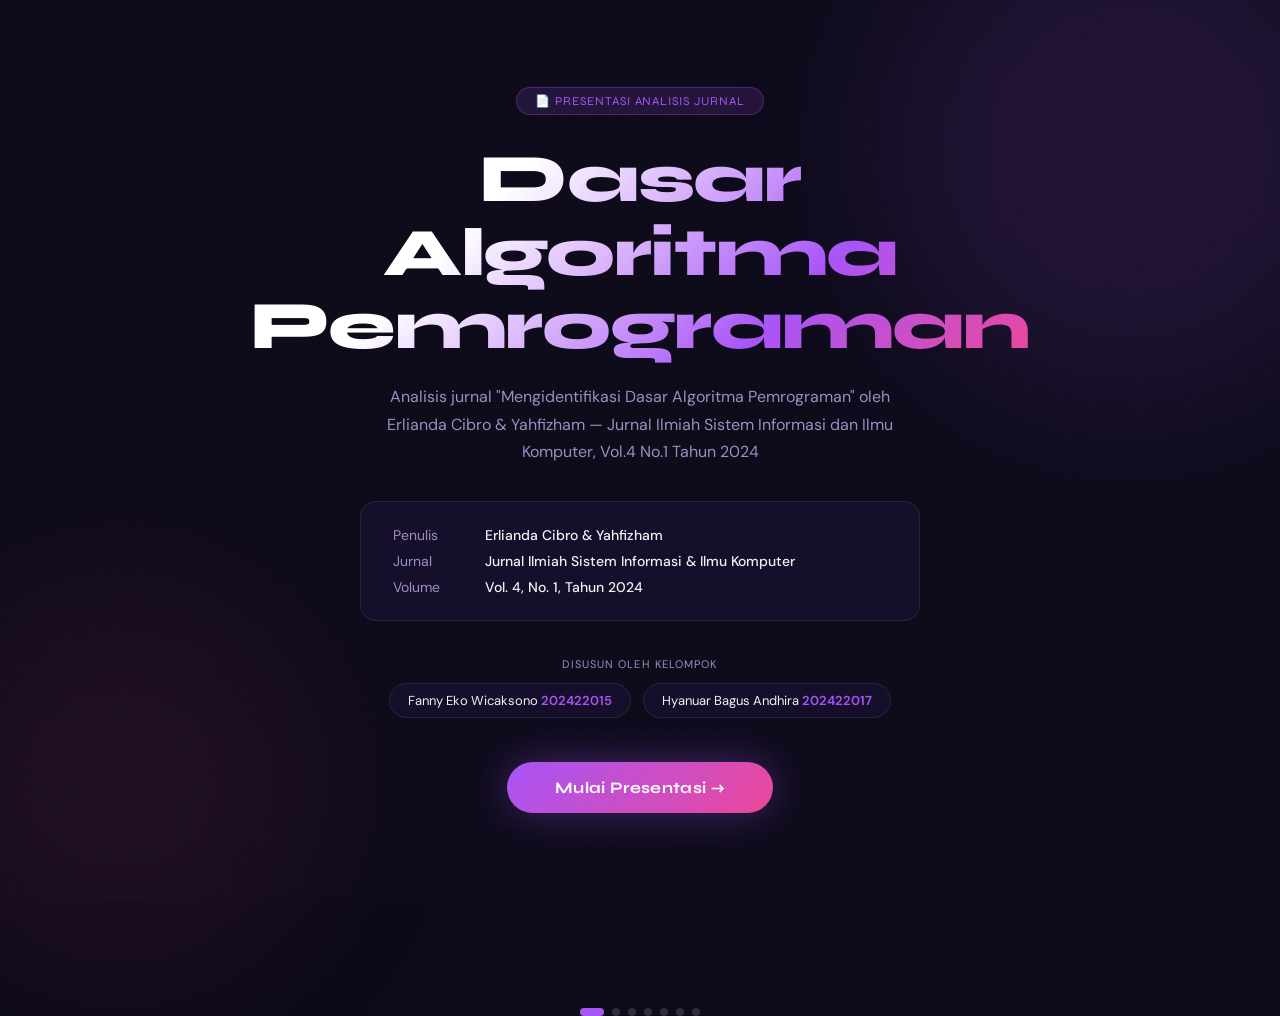
==== index.html @ f6ce74b6 "Rename kuis-algoritma.html to index.html" ====
<!DOCTYPE html>
<html lang="id">
<head>
<meta charset="UTF-8"/>
<meta name="viewport" content="width=device-width, initial-scale=1.0"/>
<title>Kuis Analisis Jurnal — Algoritma Pemrograman</title>
<link href="https://fonts.googleapis.com/css2?family=Syne:wght@400;600;700;800&family=DM+Sans:ital,wght@0,300;0,400;0,500;1,300&display=swap" rel="stylesheet"/>
<style>
  :root {
    --bg: #0d0a1a;
    --surface: #160f2b;
    --card: #1e1535;
    --border: rgba(255,255,255,0.08);
    --purple: #a855f7;
    --pink: #ec4899;
    --teal: #2dd4bf;
    --yellow: #fbbf24;
    --green: #4ade80;
    --red: #f87171;
    --text: #f1f0f5;
    --muted: #9b8fc0;
    --accent-glow: rgba(168,85,247,0.25);
  }
  * { margin:0; padding:0; box-sizing:border-box; }
  html { scroll-behavior: smooth; }
  body { background: var(--bg); color: var(--text); font-family: 'DM Sans', sans-serif; min-height: 100vh; overflow-x: hidden; }

  /* NOISE TEXTURE */
  body::before {
    content:''; position:fixed; inset:0; z-index:0; pointer-events:none;
    background-image: url("data:image/svg+xml,%3Csvg viewBox='0 0 200 200' xmlns='http://www.w3.org/2000/svg'%3E%3Cfilter id='n'%3E%3CfeTurbulence type='fractalNoise' baseFrequency='0.9' numOctaves='4' stitchTiles='stitch'/%3E%3C/filter%3E%3Crect width='100%25' height='100%25' filter='url(%23n)' opacity='0.04'/%3E%3C/svg%3E");
    opacity: 0.5;
  }

  /* GLOW BLOB */
  .blob { position:fixed; border-radius:50%; filter:blur(80px); pointer-events:none; z-index:0; }
  .blob-1 { width:500px; height:500px; background:rgba(168,85,247,0.12); top:-100px; right:-100px; }
  .blob-2 { width:400px; height:400px; background:rgba(236,72,153,0.08); bottom:-80px; left:-80px; }

  /* LAYOUT */
  .wrapper { position:relative; z-index:1; max-width:860px; margin:0 auto; padding:0 20px 60px; }

  /* HERO / COVER SLIDE */
  #slide-cover {
    min-height: 100vh; display:flex; flex-direction:column; justify-content:center; align-items:center; text-align:center; padding:60px 20px;
  }
  .badge {
    display:inline-flex; align-items:center; gap:8px;
    background: rgba(168,85,247,0.15); border:1px solid rgba(168,85,247,0.3);
    border-radius:99px; padding:6px 18px; font-size:12px; font-family:'Syne',sans-serif;
    color: var(--purple); letter-spacing:.08em; text-transform:uppercase; margin-bottom:28px;
    animation: fadeSlideUp .6s ease both;
  }
  h1.hero-title {
    font-family:'Syne',sans-serif; font-weight:800; font-size:clamp(36px,7vw,68px);
    line-height:1.08; letter-spacing:-.02em;
    background: linear-gradient(135deg, #fff 30%, #a855f7 70%, #ec4899 100%);
    -webkit-background-clip:text; -webkit-text-fill-color:transparent;
    animation: fadeSlideUp .7s .1s ease both;
  }
  .hero-sub {
    font-size:16px; color:var(--muted); max-width:520px; margin:20px auto 0; line-height:1.7;
    animation: fadeSlideUp .7s .2s ease both;
  }
  .journal-info {
    margin-top:36px; background:var(--surface); border:1px solid var(--border);
    border-radius:16px; padding:24px 32px; text-align:left; max-width:560px; width:100%;
    animation: fadeSlideUp .7s .3s ease both;
  }
  .journal-info .ji-row { display:flex; gap:12px; margin-bottom:8px; font-size:14px; }
  .journal-info .ji-label { color:var(--muted); min-width:80px; flex-shrink:0; }
  .journal-info .ji-val { color:var(--text); font-weight:500; }
  .team-block {
    margin-top:36px; animation: fadeSlideUp .7s .4s ease both;
  }
  .team-label { font-size:11px; letter-spacing:.1em; text-transform:uppercase; color:var(--muted); margin-bottom:12px; }
  .team-members { display:flex; gap:12px; flex-wrap:wrap; justify-content:center; }
  .member-chip {
    background:var(--surface); border:1px solid var(--border); border-radius:99px;
    padding:8px 18px; font-size:13px;
  }
  .member-chip span { color:var(--purple); font-weight:600; }
  .start-btn {
    margin-top:44px; background: linear-gradient(135deg, var(--purple), var(--pink));
    border:none; border-radius:99px; color:#fff; font-family:'Syne',sans-serif;
    font-size:16px; font-weight:700; padding:16px 48px; cursor:pointer;
    transition: transform .2s, box-shadow .2s; letter-spacing:.02em;
    animation: fadeSlideUp .7s .5s ease both;
    box-shadow: 0 0 40px rgba(168,85,247,0.35);
  }
  .start-btn:hover { transform:scale(1.04); box-shadow:0 0 60px rgba(168,85,247,0.5); }

  /* SECTIONS */
  .slide { display:none; padding: 60px 0 0; }
  .slide.active { display:block; animation: fadeSlideUp .5s ease both; }

  .section-tag {
    display:inline-block; font-size:11px; letter-spacing:.1em; text-transform:uppercase;
    color:var(--purple); font-family:'Syne',sans-serif; font-weight:600; margin-bottom:12px;
  }
  .section-title {
    font-family:'Syne',sans-serif; font-size:clamp(26px,5vw,42px); font-weight:800;
    line-height:1.15; margin-bottom:8px;
  }
  .section-desc { color:var(--muted); font-size:15px; line-height:1.7; max-width:600px; margin-bottom:40px; }

  /* INFO CARDS */
  .info-grid { display:grid; grid-template-columns:repeat(auto-fit,minmax(240px,1fr)); gap:16px; margin-bottom:32px; }
  .info-card {
    background:var(--card); border:1px solid var(--border); border-radius:16px; padding:24px;
    position:relative; overflow:hidden;
  }
  .info-card::before {
    content:''; position:absolute; top:0; left:0; right:0; height:2px;
    background: linear-gradient(90deg, var(--purple), var(--pink));
  }
  .info-card .ic-icon { font-size:28px; margin-bottom:12px; }
  .info-card .ic-title { font-family:'Syne',sans-serif; font-size:15px; font-weight:700; margin-bottom:8px; }
  .info-card .ic-text { font-size:14px; color:var(--muted); line-height:1.65; }

  /* COMPARE TABLE */
  .compare-wrap { overflow-x:auto; margin-bottom:32px; }
  table.compare {
    width:100%; border-collapse:collapse; font-size:14px;
  }
  table.compare th {
    background:var(--card); padding:14px 18px; text-align:left;
    font-family:'Syne',sans-serif; font-weight:700; font-size:13px; letter-spacing:.04em;
    border-bottom:1px solid var(--border);
  }
  table.compare th:first-child { border-radius:12px 0 0 0; }
  table.compare th:last-child { border-radius:0 12px 0 0; }
  table.compare td { padding:12px 18px; border-bottom:1px solid var(--border); color:var(--muted); }
  table.compare td:first-child { color:var(--text); font-weight:500; }
  table.compare tr:hover td { background:rgba(255,255,255,0.03); }

  /* QUIZ */
  .quiz-progress-wrap { display:flex; align-items:center; gap:16px; margin-bottom:32px; }
  .quiz-progress-bar { flex:1; height:4px; background:rgba(255,255,255,0.1); border-radius:99px; overflow:hidden; }
  .quiz-progress-fill { height:100%; background:linear-gradient(90deg,var(--purple),var(--pink)); border-radius:99px; transition:width .4s ease; }
  .quiz-count { font-size:13px; color:var(--muted); white-space:nowrap; font-family:'Syne',sans-serif; }

  .qcard {
    background:var(--card); border:1px solid var(--border); border-radius:20px; padding:32px;
    margin-bottom:20px;
  }
  .qnum { font-size:12px; letter-spacing:.1em; text-transform:uppercase; color:var(--purple); font-family:'Syne',sans-serif; font-weight:600; margin-bottom:14px; }
  .qtext { font-size:18px; font-weight:500; line-height:1.6; margin-bottom:28px; }
  .opts { display:flex; flex-direction:column; gap:10px; }
  .opt {
    display:flex; align-items:center; gap:14px; background:rgba(255,255,255,0.04);
    border:1.5px solid var(--border); border-radius:12px; padding:14px 18px;
    cursor:pointer; transition: all .2s; font-size:15px;
  }
  .opt:hover:not(.disabled) { background:rgba(168,85,247,0.1); border-color:rgba(168,85,247,0.4); }
  .opt.disabled { cursor:default; }
  .opt.correct { background:rgba(74,222,128,0.1); border-color:var(--green); color:#fff; }
  .opt.wrong { background:rgba(248,113,113,0.1); border-color:var(--red); }
  .opt.reveal { background:rgba(74,222,128,0.08); border-color:var(--green); }
  .opt-letter {
    width:32px; height:32px; border-radius:8px; background:rgba(255,255,255,0.08);
    display:flex; align-items:center; justify-content:center;
    font-family:'Syne',sans-serif; font-weight:700; font-size:13px; flex-shrink:0;
    transition: background .2s;
  }
  .opt.correct .opt-letter { background:var(--green); color:#000; }
  .opt.wrong .opt-letter { background:var(--red); color:#fff; }
  .opt.reveal .opt-letter { background:var(--green); color:#000; }

  /* EXPLANATION BOX */
  .explanation {
    display:none; margin-top:20px;
    background:var(--surface); border-radius:14px; padding:20px 24px;
    border-left:3px solid var(--purple);
    animation: fadeSlideUp .4s ease both;
  }
  .explanation.show { display:block; }
  .explanation.correct-exp { border-left-color: var(--green); }
  .explanation.wrong-exp { border-left-color: var(--red); }
  .exp-header { display:flex; align-items:center; gap:8px; font-family:'Syne',sans-serif; font-weight:700; font-size:14px; margin-bottom:8px; }
  .exp-header.c { color:var(--green); }
  .exp-header.w { color:var(--red); }
  .exp-text { font-size:14px; color:var(--muted); line-height:1.7; }

  .quiz-nav { display:flex; justify-content:flex-end; margin-top:20px; }
  .next-btn {
    background:linear-gradient(135deg,var(--purple),var(--pink)); border:none; border-radius:99px;
    color:#fff; font-family:'Syne',sans-serif; font-weight:700; font-size:14px;
    padding:12px 32px; cursor:pointer; transition: transform .2s, box-shadow .2s;
    display:none;
  }
  .next-btn:hover { transform:scale(1.04); box-shadow:0 0 30px rgba(168,85,247,0.4); }

  /* RESULT */
  #slide-result { text-align:center; padding:80px 20px; }
  .result-score { font-family:'Syne',sans-serif; font-size:90px; font-weight:800; line-height:1;
    background:linear-gradient(135deg,var(--purple),var(--pink)); -webkit-background-clip:text; -webkit-text-fill-color:transparent; }
  .result-label { font-size:16px; color:var(--muted); margin-top:8px; }
  .result-msg { font-size:20px; font-family:'Syne',sans-serif; font-weight:700; margin-top:24px; }
  .result-stars { font-size:48px; margin:16px 0; }
  .result-actions { display:flex; gap:14px; justify-content:center; flex-wrap:wrap; margin-top:40px; }
  .btn-outline {
    background:transparent; border:1.5px solid var(--border); border-radius:99px; color:var(--text);
    font-family:'Syne',sans-serif; font-size:14px; font-weight:600; padding:12px 28px; cursor:pointer; transition: border-color .2s, background .2s;
  }
  .btn-outline:hover { border-color:var(--purple); background:rgba(168,85,247,0.1); }
  .btn-primary {
    background:linear-gradient(135deg,var(--purple),var(--pink)); border:none; border-radius:99px;
    color:#fff; font-family:'Syne',sans-serif; font-size:14px; font-weight:700; padding:12px 32px; cursor:pointer;
    transition: transform .2s; box-shadow:0 0 30px rgba(168,85,247,0.3);
  }
  .btn-primary:hover { transform:scale(1.04); }

  /* NAV DOTS */
  .nav-dots { display:flex; gap:8px; justify-content:center; margin-top:48px; }
  .dot { width:8px; height:8px; border-radius:99px; background:rgba(255,255,255,0.15); cursor:pointer; transition: all .3s; }
  .dot.active { background:var(--purple); width:24px; }

  /* ANIMATIONS */
  @keyframes fadeSlideUp {
    from { opacity:0; transform:translateY(20px); }
    to { opacity:1; transform:translateY(0); }
  }

  /* PREV NEXT NAV */
  .slide-nav { display:flex; justify-content:space-between; align-items:center; margin-top:56px; padding-top:24px; border-top:1px solid var(--border); }
  .slide-nav-btn { background:transparent; border:1.5px solid var(--border); border-radius:99px; color:var(--muted); font-family:'Syne',sans-serif; font-size:13px; font-weight:600; padding:10px 22px; cursor:pointer; transition:all .2s; display:flex; align-items:center; gap:8px; }
  .slide-nav-btn:hover { border-color:var(--purple); color:var(--purple); }
  .slide-nav-btn:disabled { opacity:0.3; cursor:default; pointer-events:none; }

  /* SUMMARY STAT */
  .stat-row { display:flex; gap:16px; flex-wrap:wrap; margin-bottom:24px; }
  .stat-box { flex:1; min-width:140px; background:var(--card); border:1px solid var(--border); border-radius:14px; padding:20px; text-align:center; }
  .stat-num { font-family:'Syne',sans-serif; font-size:32px; font-weight:800; color:var(--purple); }
  .stat-lbl { font-size:12px; color:var(--muted); margin-top:4px; }

  @media(max-width:600px) {
    .qtext { font-size:16px; }
    .hero-sub { font-size:14px; }
    table.compare th, table.compare td { font-size:12px; padding:10px 12px; }
  }
</style>
</head>
<body>
<div class="blob blob-1"></div>
<div class="blob blob-2"></div>

<div class="wrapper">

  <!-- COVER -->
  <section id="slide-cover">
    <div class="badge">📄 Presentasi Analisis Jurnal</div>
    <h1 class="hero-title">Dasar Algoritma<br/>Pemrograman</h1>
    <p class="hero-sub">Analisis jurnal "Mengidentifikasi Dasar Algoritma Pemrograman" oleh Erlianda Cibro & Yahfizham — Jurnal Ilmiah Sistem Informasi dan Ilmu Komputer, Vol.4 No.1 Tahun 2024</p>
    <div class="journal-info">
      <div class="ji-row"><span class="ji-label">Penulis</span><span class="ji-val">Erlianda Cibro & Yahfizham</span></div>
      <div class="ji-row"><span class="ji-label">Jurnal</span><span class="ji-val">Jurnal Ilmiah Sistem Informasi & Ilmu Komputer</span></div>
      <div class="ji-row" style="margin-bottom:0"><span class="ji-label">Volume</span><span class="ji-val">Vol. 4, No. 1, Tahun 2024</span></div>
    </div>
    <div class="team-block">
      <div class="team-label">Disusun oleh Kelompok</div>
      <div class="team-members">
        <div class="member-chip">Fanny Eko Wicaksono <span>202422015</span></div>
        <div class="member-chip">Hyanuar Bagus Andhira <span>202422017</span></div>
      </div>
    </div>
    <button class="start-btn" onclick="goToSlide(1)">Mulai Presentasi →</button>
  </section>

  <!-- SLIDE 1: TUJUAN -->
  <section id="slide-1" class="slide">
    <div class="section-tag">01 — Tujuan Penelitian</div>
    <h2 class="section-title">Apa yang Ingin<br/>Dicapai Jurnal Ini?</h2>
    <p class="section-desc">Jurnal ini bukan sekadar teori — ini adalah panduan fundamental bagi siapa pun yang ingin memahami logika di balik pemrograman.</p>
    <div class="info-grid">
      <div class="info-card">
        <div class="ic-icon">🧠</div>
        <div class="ic-title">Konsep Dasar Algoritma</div>
        <div class="ic-text">Menjelaskan apa itu algoritma dan mengapa ia menjadi fondasi utama dalam dunia pemrograman komputer.</div>
      </div>
      <div class="info-card">
        <div class="ic-icon">📐</div>
        <div class="ic-title">Bentuk Penyajian</div>
        <div class="ic-text">Memperkenalkan tiga bentuk algoritma: deskriptif, pseudocode, dan flowchart beserta kegunaannya.</div>
      </div>
      <div class="info-card">
        <div class="ic-icon">🎯</div>
        <div class="ic-title">Logika Sistematis</div>
        <div class="ic-text">Membantu mahasiswa berpikir runtut dan sistematis dalam menyelesaikan masalah sebelum menulis kode.</div>
      </div>
      <div class="info-card">
        <div class="ic-icon">🏗️</div>
        <div class="ic-title">Pondasi Pemrograman</div>
        <div class="ic-text">Memberikan wawasan bahwa algoritma adalah pondasi yang harus dikuasai sebelum belajar bahasa pemrograman apapun.</div>
      </div>
    </div>
    <div class="slide-nav">
      <button class="slide-nav-btn" onclick="goToSlide(0)">← Kembali</button>
      <button class="slide-nav-btn" onclick="goToSlide(2)">Metode Penelitian →</button>
    </div>
  </section>

  <!-- SLIDE 2: METODE -->
  <section id="slide-2" class="slide">
    <div class="section-tag">02 — Metode Penelitian</div>
    <h2 class="section-title">Bagaimana Cara<br/>Penelitiannya?</h2>
    <p class="section-desc">Jurnal ini menggunakan pendekatan studi literatur — bukan eksperimen atau pembuatan aplikasi.</p>
    <div class="info-grid">
      <div class="info-card">
        <div class="ic-icon">📚</div>
        <div class="ic-title">Studi Literatur</div>
        <div class="ic-text">Penulis mengumpulkan dan menganalisis data dari buku, jurnal ilmiah, artikel, dan media referensi lainnya yang relevan.</div>
      </div>
      <div class="info-card">
        <div class="ic-icon">🔍</div>
        <div class="ic-title">Kajian Teori</div>
        <div class="ic-text">Membandingkan dan mensintesis konsep algoritma dari berbagai sumber untuk menghasilkan pemahaman yang komprehensif.</div>
      </div>
      <div class="info-card">
        <div class="ic-icon">📋</div>
        <div class="ic-title">Bukan Eksperimen</div>
        <div class="ic-text">Penelitian ini murni kajian pustaka — tidak ada pengujian program, survei lapangan, atau pengembangan aplikasi.</div>
      </div>
      <div class="info-card">
        <div class="ic-icon">✅</div>
        <div class="ic-title">Output: Teori</div>
        <div class="ic-text">Hasil penelitian berupa pemahaman mendalam tentang konsep dasar algoritma yang dapat diterapkan dalam dunia pemrograman.</div>
      </div>
    </div>
    <div class="slide-nav">
      <button class="slide-nav-btn" onclick="goToSlide(1)">← Tujuan</button>
      <button class="slide-nav-btn" onclick="goToSlide(3)">Kaitan dengan Coding →</button>
    </div>
  </section>

  <!-- SLIDE 3: KAITAN -->
  <section id="slide-3" class="slide">
    <div class="section-tag">03 — Kaitan dengan Pemrograman</div>
    <h2 class="section-title">Seberapa Penting<br/>untuk Programmer?</h2>
    <p class="section-desc">Hubungannya sangat fundamental. Algoritma bukan hanya teori — ia adalah tulang punggung setiap baris kode yang kamu tulis.</p>
    <div class="stat-row">
      <div class="stat-box"><div class="stat-num">100%</div><div class="stat-lbl">Relevansi dengan coding modern</div></div>
      <div class="stat-box" style="--purple:#2dd4bf"><div class="stat-num">3</div><div class="stat-lbl">Bentuk penyajian algoritma</div></div>
      <div class="stat-box" style="--purple:#ec4899"><div class="stat-num">5+</div><div class="stat-lbl">Domain pemrograman tercakup</div></div>
    </div>
    <div class="info-grid">
      <div class="info-card">
        <div class="ic-icon">⚠️</div>
        <div class="ic-title">Tanpa Algoritma</div>
        <div class="ic-text">Program menjadi kacau, logika sulit dipahami, debugging memakan waktu lama, dan kode tidak efisien untuk dikembangkan.</div>
      </div>
      <div class="info-card">
        <div class="ic-icon">🌐</div>
        <div class="ic-title">Di Semua Domain</div>
        <div class="ic-text">Algoritma dipakai di web development, mobile app, AI, game development, dan sistem informasi secara langsung.</div>
      </div>
      <div class="info-card">
        <div class="ic-icon">📊</div>
        <div class="ic-title">Big O Notation</div>
        <div class="ic-text">Konsep kompleksitas algoritma seperti Big O membantu programmer menilai efisiensi kode sebelum dijalankan di sistem nyata.</div>
      </div>
      <div class="info-card">
        <div class="ic-icon">⚡</div>
        <div class="ic-title">Divide & Conquer</div>
        <div class="ic-text">Strategi pemecahan masalah seperti Divide and Conquer dan Dynamic Programming langsung digunakan dalam coding nyata.</div>
      </div>
    </div>
    <div class="slide-nav">
      <button class="slide-nav-btn" onclick="goToSlide(2)">← Metode</button>
      <button class="slide-nav-btn" onclick="goToSlide(4)">Perbandingan Jurnal →</button>
    </div>
  </section>

  <!-- SLIDE 4: PERBANDINGAN -->
  <section id="slide-4" class="slide">
    <div class="section-tag">04 — Perbandingan Jurnal</div>
    <h2 class="section-title">Jurnal Utama vs<br/>Jurnal Pembanding</h2>
    <p class="section-desc">Perbandingan dengan jurnal "Pembelajaran Dasar Algoritma Menggunakan El-Goritma Berbasis Web" (G.G. Maulana, 2017).</p>
    <div class="compare-wrap">
      <table class="compare">
        <thead>
          <tr>
            <th>Aspek</th>
            <th style="color:var(--purple)">Jurnal Utama (2024)</th>
            <th style="color:var(--teal)">Jurnal Pembanding (2017)</th>
          </tr>
        </thead>
        <tbody>
          <tr><td>Fokus</td><td>Konsep dasar algoritma</td><td>Media pembelajaran berbasis web</td></tr>
          <tr><td>Metode</td><td>Studi literatur</td><td>Pengembangan sistem/aplikasi</td></tr>
          <tr><td>Output</td><td>Pemahaman teori</td><td>Platform pembelajaran web</td></tr>
          <tr><td>Pendekatan</td><td>Teoritis</td><td>Praktis & implementatif</td></tr>
          <tr><td>Kaitan coding</td><td>Dasar logika coding</td><td>Alat bantu belajar coding</td></tr>
          <tr><td>Tujuan utama</td><td>Memahami algoritma</td><td>Membantu belajar interaktif</td></tr>
        </tbody>
      </table>
    </div>
    <div class="info-grid" style="margin-top:8px">
      <div class="info-card">
        <div class="ic-icon">🤝</div>
        <div class="ic-title">Kesamaan</div>
        <div class="ic-text">Sama-sama membahas algoritma dasar, bertujuan membantu mahasiswa, dan menganggap algoritma sebagai pondasi pemrograman.</div>
      </div>
      <div class="info-card">
        <div class="ic-icon">🔀</div>
        <div class="ic-title">Perbedaan Utama</div>
        <div class="ic-text">Jurnal utama menghasilkan teori, jurnal pembanding menghasilkan produk berupa platform web pembelajaran yang bisa langsung digunakan.</div>
      </div>
    </div>
    <div class="slide-nav">
      <button class="slide-nav-btn" onclick="goToSlide(3)">← Kaitan Coding</button>
      <button class="slide-nav-btn" onclick="goToSlide(5)">Mulai Kuis →</button>
    </div>
  </section>

  <!-- SLIDE 5: KUIS -->
  <section id="slide-5" class="slide">
    <div class="section-tag">05 — Uji Pemahaman</div>
    <h2 class="section-title">Kuis Interaktif</h2>
    <p class="section-desc">Jawab pertanyaan berikut. Setiap jawaban disertai penjelasan lengkap!</p>

    <div class="quiz-progress-wrap">
      <div class="quiz-progress-bar"><div class="quiz-progress-fill" id="qProgressFill" style="width:10%"></div></div>
      <div class="quiz-count" id="qCounter">1 / 10</div>
    </div>

    <div id="quizArea"></div>

    <div class="quiz-nav">
      <button class="next-btn" id="nextQuizBtn" onclick="nextQuestion()">Soal Berikutnya →</button>
    </div>

    <div class="slide-nav" style="margin-top:32px">
      <button class="slide-nav-btn" onclick="goToSlide(4)">← Perbandingan</button>
      <button class="slide-nav-btn" id="toResultBtn" style="display:none" onclick="goToSlide(6)">Lihat Hasil →</button>
    </div>
  </section>

  <!-- SLIDE 6: RESULT -->
  <section id="slide-6" class="slide" id="slide-result">
    <div style="text-align:center; padding:40px 0 0;">
      <div class="section-tag">Hasil Kuis</div>
      <div class="result-score" id="finalScore">0/10</div>
      <div class="result-label" id="finalPct"></div>
      <div class="result-stars" id="finalStars"></div>
      <div class="result-msg" id="finalMsg"></div>
      <div class="result-actions">
        <button class="btn-outline" onclick="restartQuiz()">🔄 Ulangi Kuis</button>
        <button class="btn-primary" onclick="goToSlide(0)">🏠 Ke Halaman Utama</button>
      </div>
    </div>
  </section>

</div>

<!-- NAV DOTS -->
<div class="nav-dots" id="navDots"></div>

<script>
const slides = ['slide-cover','slide-1','slide-2','slide-3','slide-4','slide-5','slide-6'];
let currentSlide = 0;

const dotLabels = ['Cover','Tujuan','Metode','Kaitan','Perbandingan','Kuis','Hasil'];
const dotsEl = document.getElementById('navDots');
slides.forEach((_, i) => {
  const d = document.createElement('div');
  d.className = 'dot' + (i===0?' active':'');
  d.title = dotLabels[i];
  d.onclick = () => goToSlide(i);
  dotsEl.appendChild(d);
});

function goToSlide(idx) {
  document.getElementById(slides[currentSlide]).classList.remove('active');
  document.getElementById(slides[currentSlide]).style.display = '';
  if(currentSlide === 0) document.getElementById('slide-cover').style.display = 'none';
  
  currentSlide = idx;
  const allSections = document.querySelectorAll('section');
  allSections.forEach(s => { s.style.display = 'none'; });
  
  const target = document.getElementById(slides[idx]);
  target.style.display = idx===0 ? 'flex' : 'block';
  if(idx !== 0) { target.classList.add('active'); }
  else { target.style.flexDirection='column'; }
  
  document.querySelectorAll('.dot').forEach((d,i) => d.classList.toggle('active', i===idx));
  window.scrollTo({top:0, behavior:'smooth'});
  if(idx === 5) { qIndex = 0; score = 0; answered = false; setTimeout(renderQuestion, 0); }
}

// Init display
(function(){
  document.querySelectorAll('section').forEach(s => s.style.display='none');
  document.getElementById('slide-cover').style.display='flex';
  document.getElementById('slide-cover').style.flexDirection='column';
})();

// QUIZ DATA
const questions = [
  {
    q: "Apa yang dimaksud dengan algoritma dalam pemrograman?",
    opts: ["Bahasa pemrograman tingkat tinggi seperti Python", "Langkah-langkah logis yang disusun secara sistematis untuk menyelesaikan masalah", "Perangkat lunak untuk membuat aplikasi mobile", "Kumpulan kode program yang sudah siap digunakan"],
    ans: 1,
    exp_correct: "Tepat sekali! Algoritma adalah serangkaian langkah logis dan terstruktur yang dibuat untuk menyelesaikan suatu masalah. Ia bukan bahasa pemrograman, tapi lebih kepada 'resep' atau 'blueprint' yang kemudian akan diimplementasikan dalam bahasa pemrograman apapun.",
    exp_wrong: "Perhatikan lagi. Algoritma bukan bahasa pemrograman atau perangkat lunak. Algoritma adalah langkah-langkah logis yang dirancang secara sistematis untuk menyelesaikan masalah — seperti resep masak sebelum memasak."
  },
  {
    q: "Metode penelitian apa yang digunakan dalam jurnal 'Mengidentifikasi Dasar Algoritma Pemrograman'?",
    opts: ["Eksperimen laboratorium dengan pengujian program", "Survei kepada mahasiswa IT", "Studi literatur / kajian pustaka", "Pengembangan aplikasi berbasis web"],
    ans: 2,
    exp_correct: "Benar! Jurnal ini menggunakan studi literatur (library research), yaitu mengumpulkan dan menganalisis data dari buku, jurnal ilmiah, artikel, dan referensi terkait — bukan eksperimen atau pembuatan aplikasi.",
    exp_wrong: "Kurang tepat. Jurnal ini menggunakan metode studi literatur atau kajian pustaka, bukan eksperimen, survei, atau pengembangan aplikasi. Penulis mengumpulkan data dari berbagai sumber referensi tertulis."
  },
  {
    q: "Manakah yang BUKAN termasuk bentuk penyajian algoritma yang dibahas dalam jurnal?",
    opts: ["Pseudocode", "Flowchart / Diagram Alir", "Deskriptif (narasi)", "Source code langsung dalam bahasa Python"],
    ans: 3,
    exp_correct: "Tepat! Source code dalam bahasa Python bukan bentuk penyajian algoritma — itu adalah hasil implementasi algoritma. Tiga bentuk algoritma yang dibahas jurnal adalah: deskriptif (narasi), pseudocode, dan flowchart.",
    exp_wrong: "Perlu diperhatikan. Tiga bentuk penyajian algoritma dalam jurnal adalah deskriptif, pseudocode, dan flowchart. Source code Python adalah implementasi program, bukan bentuk penyajian algoritma itu sendiri."
  },
  {
    q: "Apa hubungan antara algoritma dan program komputer menurut jurnal?",
    opts: ["Algoritma dan program komputer tidak ada kaitannya", "Program komputer dibuat sebelum algoritma dirancang", "Algoritma adalah rancangan logika yang diimplementasikan menjadi program", "Algoritma hanya digunakan dalam matematika, bukan pemrograman"],
    ans: 2,
    exp_correct: "Betul! Hubungannya jelas: algoritma = rancangan logika, coding = penerapan logika tersebut. Jurnal menegaskan bahwa 'program adalah implementasi algoritma ke dalam bahasa pemrograman.' Tanpa algoritma, program tidak memiliki arah.",
    exp_wrong: "Kurang tepat. Menurut jurnal: algoritma adalah rancangan logika, dan program adalah implementasi dari algoritma tersebut. Jadi algoritma dibuat dulu, baru dikodekan menjadi program dalam bahasa pemrograman tertentu."
  },
  {
    q: "Apa yang terjadi jika seorang programmer langsung coding tanpa memahami algoritma terlebih dahulu?",
    opts: ["Program selesai lebih cepat dan efisien", "Logika program kacau, kode sulit dipelihara, dan debugging memakan waktu lama", "Kualitas program tidak terpengaruh", "Program justru menjadi lebih optimal"],
    ans: 1,
    exp_correct: "Tepat sekali! Ini adalah kesalahan umum mahasiswa IT — terlalu fokus pada syntax tapi lemah logika. Akibatnya: logika program kacau, sulit scaling, kode sulit dipelihara (maintainability rendah), dan proses debugging menjadi sangat lama.",
    exp_wrong: "Perlu diingat. Langsung coding tanpa algoritma adalah kesalahan umum yang disebut jurnal. Hasilnya: logika berantakan, program sulit dikembangkan (scaling), kode sulit dipelihara, dan debugging memakan waktu sangat lama."
  },
  {
    q: "Konsep apa yang dibahas dalam jurnal terkait pengukuran efisiensi algoritma?",
    opts: ["Machine Learning dan Neural Network", "Big O Notation", "HTML dan CSS Framework", "Basis data relasional (SQL)"],
    ans: 1,
    exp_correct: "Benar! Big O Notation adalah cara mengukur dan membandingkan efisiensi algoritma berdasarkan jumlah operasi yang diperlukan seiring pertumbuhan data. Contoh: O(1) = konstan, O(n) = linear, O(n²) = kuadratik. Ini langsung dipakai programmer untuk menulis kode yang efisien.",
    exp_wrong: "Jawaban yang benar adalah Big O Notation. Konsep ini digunakan untuk menganalisis efisiensi algoritma — seberapa cepat atau lambat sebuah algoritma bekerja ketika ukuran datanya bertambah besar."
  },
  {
    q: "Apa strategi algoritma 'Divide and Conquer' dalam pemrograman?",
    opts: ["Menggabungkan semua data dalam satu struktur besar lalu memproses sekaligus", "Memecah masalah besar menjadi sub-masalah kecil, menyelesaikannya, lalu menggabungkan hasilnya", "Menyimpan hasil perhitungan sebelumnya agar tidak dihitung ulang", "Mencari solusi secara acak hingga ditemukan yang paling optimal"],
    ans: 1,
    exp_correct: "Tepat! Divide and Conquer = Bagi dan Taklukkan. Strateginya: (1) Bagi masalah besar menjadi bagian-bagian kecil, (2) Selesaikan tiap bagian, (3) Gabungkan hasilnya. Contoh terkenal: algoritma Merge Sort dan Quick Sort menggunakan strategi ini.",
    exp_wrong: "Kurang tepat. Divide and Conquer berarti membagi masalah besar menjadi sub-masalah yang lebih kecil, menyelesaikan masing-masing, lalu menggabungkan hasilnya. Bukan menyimpan hasil perhitungan (itu Dynamic Programming) atau mencari secara acak."
  },
  {
    q: "Apa perbedaan utama antara jurnal utama dan jurnal pembanding (G.G. Maulana, 2017)?",
    opts: ["Jurnal utama lebih praktis karena membuat aplikasi, jurnal pembanding lebih teoritis", "Jurnal utama fokus teori dasar algoritma, jurnal pembanding mengembangkan media pembelajaran berbasis web", "Kedua jurnal sama persis dalam metode dan outputnya", "Jurnal utama membahas database, jurnal pembanding membahas algoritma"],
    ans: 1,
    exp_correct: "Benar! Perbedaan utamanya ada di pendekatan dan output: Jurnal utama = teoritis, output berupa pemahaman konsep. Jurnal pembanding = praktis, output berupa platform web pembelajaran algoritma (El-Goritma) yang bisa langsung digunakan mahasiswa.",
    exp_wrong: "Perhatikan kembali. Jurnal utama menggunakan studi literatur dan menghasilkan pemahaman teori. Sedangkan jurnal pembanding (G.G. Maulana) mengembangkan media pembelajaran interaktif berbasis web bernama El-Goritma."
  },
  {
    q: "Domain pemrograman modern mana yang langsung berkaitan dengan konsep algoritma yang dibahas jurnal?",
    opts: ["Hanya matematika murni dan fisika komputasi saja", "Web development, mobile app, AI, game, dan sistem informasi", "Hanya database dan jaringan komputer", "Hanya pengembangan sistem operasi"],
    ans: 1,
    exp_correct: "Tepat! Algoritma adalah fondasi universal. Konsep seperti flowchart, pseudocode, Big O, divide and conquer, dan dynamic programming semuanya digunakan langsung di web development, mobile app, AI/machine learning, game development, dan sistem informasi.",
    exp_wrong: "Algoritma berlaku di semua domain pemrograman modern! Mulai dari web development (sorting, searching data), mobile app, AI/ML (optimization algorithms), game development (pathfinding), hingga sistem informasi — semuanya membutuhkan pemahaman algoritma."
  },
  {
    q: "Mengapa jurnal menyebut algoritma sebagai 'pondasi utama' sebelum membuat program?",
    opts: ["Karena algoritma adalah satu-satunya bahasa yang dipahami komputer", "Karena tanpa algoritma komputer tidak bisa dinyalakan", "Karena algoritma menentukan logika dan alur penyelesaian masalah secara sistematis sebelum proses coding", "Karena algoritma menggantikan seluruh fungsi bahasa pemrograman"],
    ans: 2,
    exp_correct: "Benar! Algoritma disebut pondasi karena ia menentukan CARA berpikir dan ALUR penyelesaian masalah sebelum dituangkan dalam kode. Seperti arsitek membuat blueprint sebelum membangun gedung — tanpa blueprint, bangunan bisa runtuh. Tanpa algoritma, program bisa tidak efisien atau bahkan salah logika.",
    exp_wrong: "Algoritma disebut pondasi karena ia adalah cetak biru (blueprint) logika penyelesaian masalah yang harus dirancang sebelum coding dimulai. Bukan karena menggantikan bahasa pemrograman atau mengoperasikan hardware — tapi karena menentukan cara berpikir yang sistematis."
  }
];

let qIndex = 0;
let score = 0;
let answered = false;

function renderQuestion() {
  const q = questions[qIndex];
  const letters = ['A','B','C','D'];
  const pct = ((qIndex+1)/questions.length)*100;
  document.getElementById('qProgressFill').style.width = pct+'%';
  document.getElementById('qCounter').textContent = (qIndex+1)+' / '+questions.length;

  document.getElementById('quizArea').innerHTML = `
    <div class="qcard">
      <div class="qnum">Soal ${qIndex+1} dari ${questions.length}</div>
      <div class="qtext">${q.q}</div>
      <div class="opts" id="optsContainer">
        ${q.opts.map((o,i)=>`
          <div class="opt" id="opt-${i}" onclick="chooseAnswer(${i})">
            <div class="opt-letter">${letters[i]}</div>
            <span>${o}</span>
          </div>
        `).join('')}
      </div>
      <div class="explanation" id="explanation"></div>
    </div>
  `;
  document.getElementById('nextQuizBtn').style.display = 'none';
  document.getElementById('toResultBtn').style.display = 'none';
  answered = false;
}

function chooseAnswer(idx) {
  if(answered) return;
  answered = true;
  const q = questions[qIndex];
  const opts = document.querySelectorAll('.opt');
  opts.forEach(o => { o.classList.add('disabled'); o.onclick = null; });

  const expEl = document.getElementById('explanation');
  if(idx === q.ans) {
    opts[idx].classList.add('correct');
    score++;
    expEl.className = 'explanation show correct-exp';
    expEl.innerHTML = `<div class="exp-header c">✅ Jawaban Benar!</div><div class="exp-text">${q.exp_correct}</div>`;
  } else {
    opts[idx].classList.add('wrong');
    opts[q.ans].classList.add('reveal');
    expEl.className = 'explanation show wrong-exp';
    expEl.innerHTML = `<div class="exp-header w">❌ Belum Tepat</div><div class="exp-text">${q.exp_wrong}</div>`;
  }

  const nextBtn = document.getElementById('nextQuizBtn');
  if(qIndex < questions.length - 1) {
    nextBtn.style.display = 'inline-block';
  } else {
    document.getElementById('toResultBtn').style.display = 'inline-block';
    showFinalResult();
  }
}

function nextQuestion() {
  qIndex++;
  renderQuestion();
}

function showFinalResult() {
  const pct = Math.round((score/questions.length)*100);
  document.getElementById('finalScore').textContent = score+'/'+questions.length;
  document.getElementById('finalPct').textContent = 'Persentase benar: '+pct+'%';

  let stars = '', msg = '';
  if(pct >= 90) { stars='⭐⭐⭐⭐⭐'; msg='Luar biasa! Kamu benar-benar memahami materi algoritma pemrograman dengan sangat baik.'; }
  else if(pct >= 70) { stars='⭐⭐⭐⭐'; msg='Bagus sekali! Pemahamanmu sudah kuat, tinggal sempurnakan beberapa konsep.'; }
  else if(pct >= 50) { stars='⭐⭐⭐'; msg='Cukup baik! Tapi ada beberapa konsep yang perlu kamu pelajari ulang.'; }
  else { stars='⭐⭐'; msg='Perlu belajar lebih giat lagi. Baca kembali jurnal dan coba ulangi kuis ini!'; }

  document.getElementById('finalStars').textContent = stars;
  document.getElementById('finalMsg').textContent = msg;
}

function restartQuiz() {
  qIndex = 0; score = 0; answered = false;
  goToSlide(5);
}

renderQuestion();
</script>
</body>
</html>
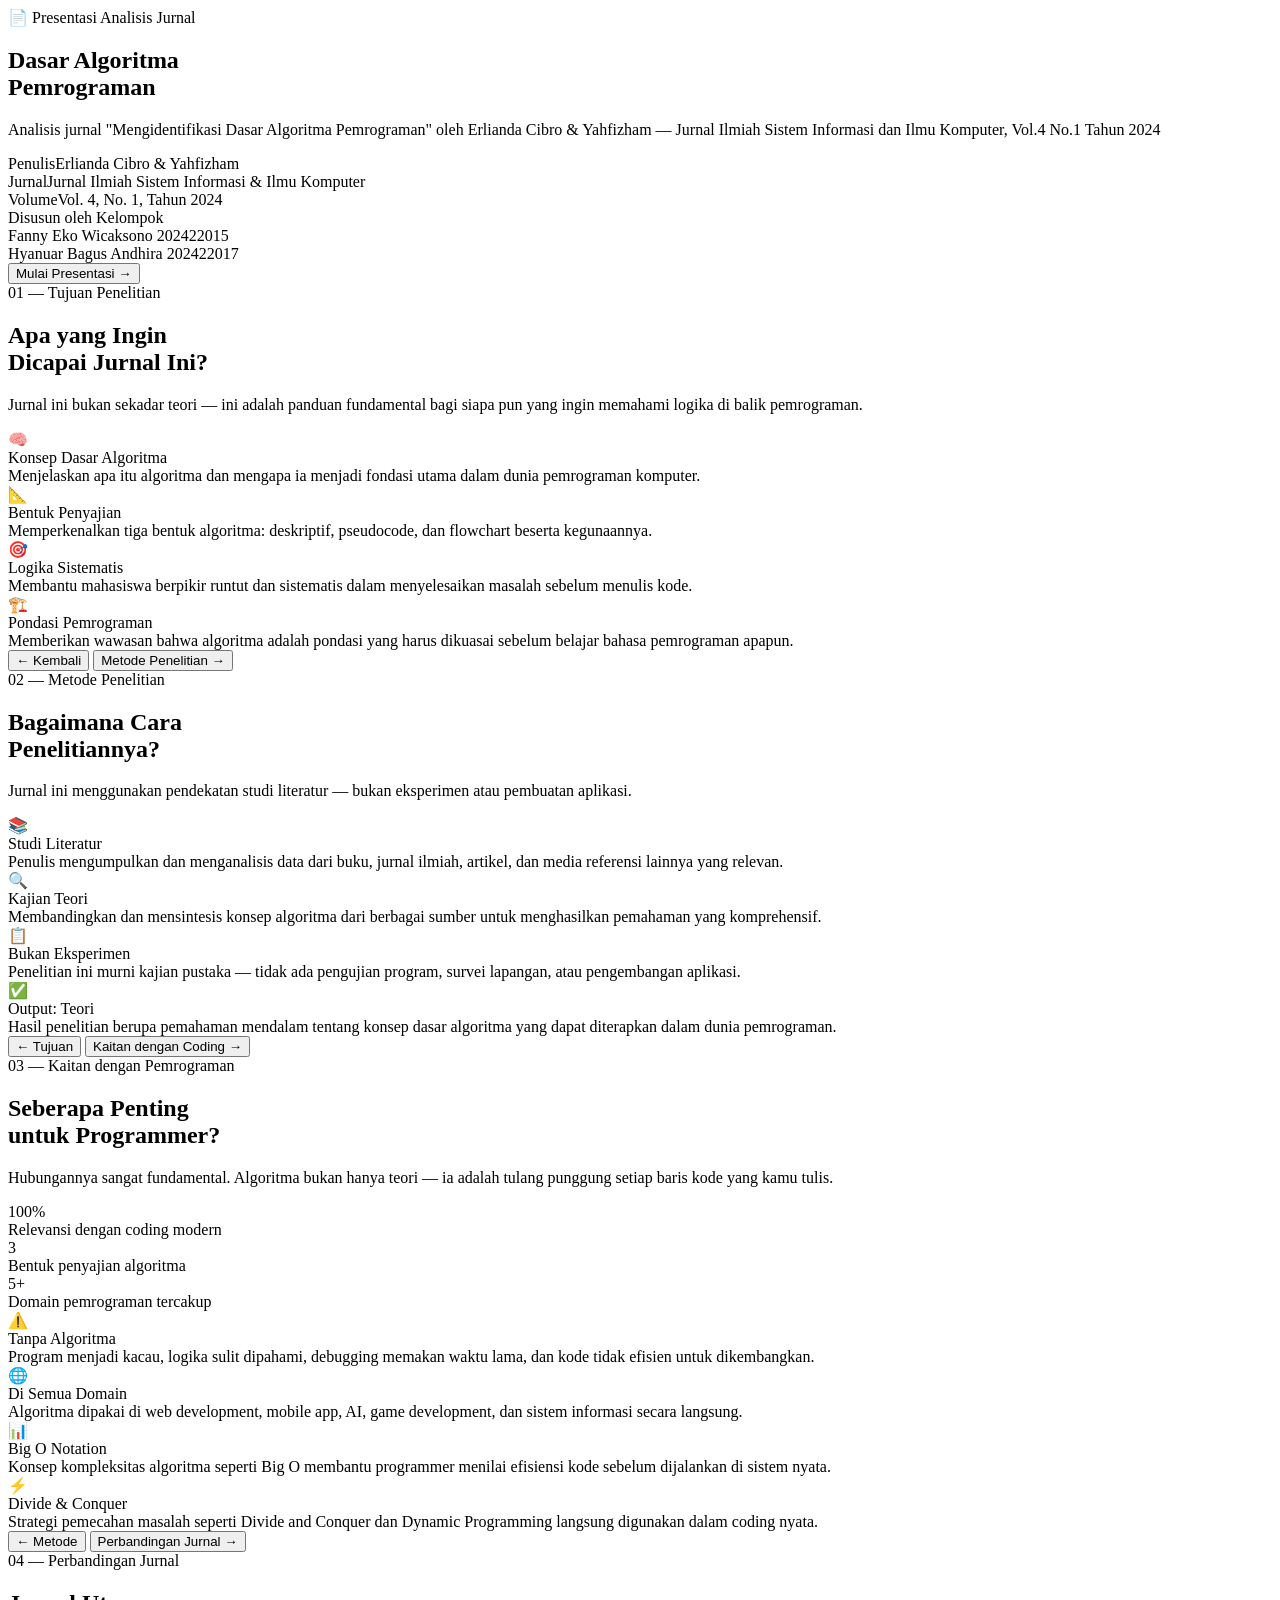
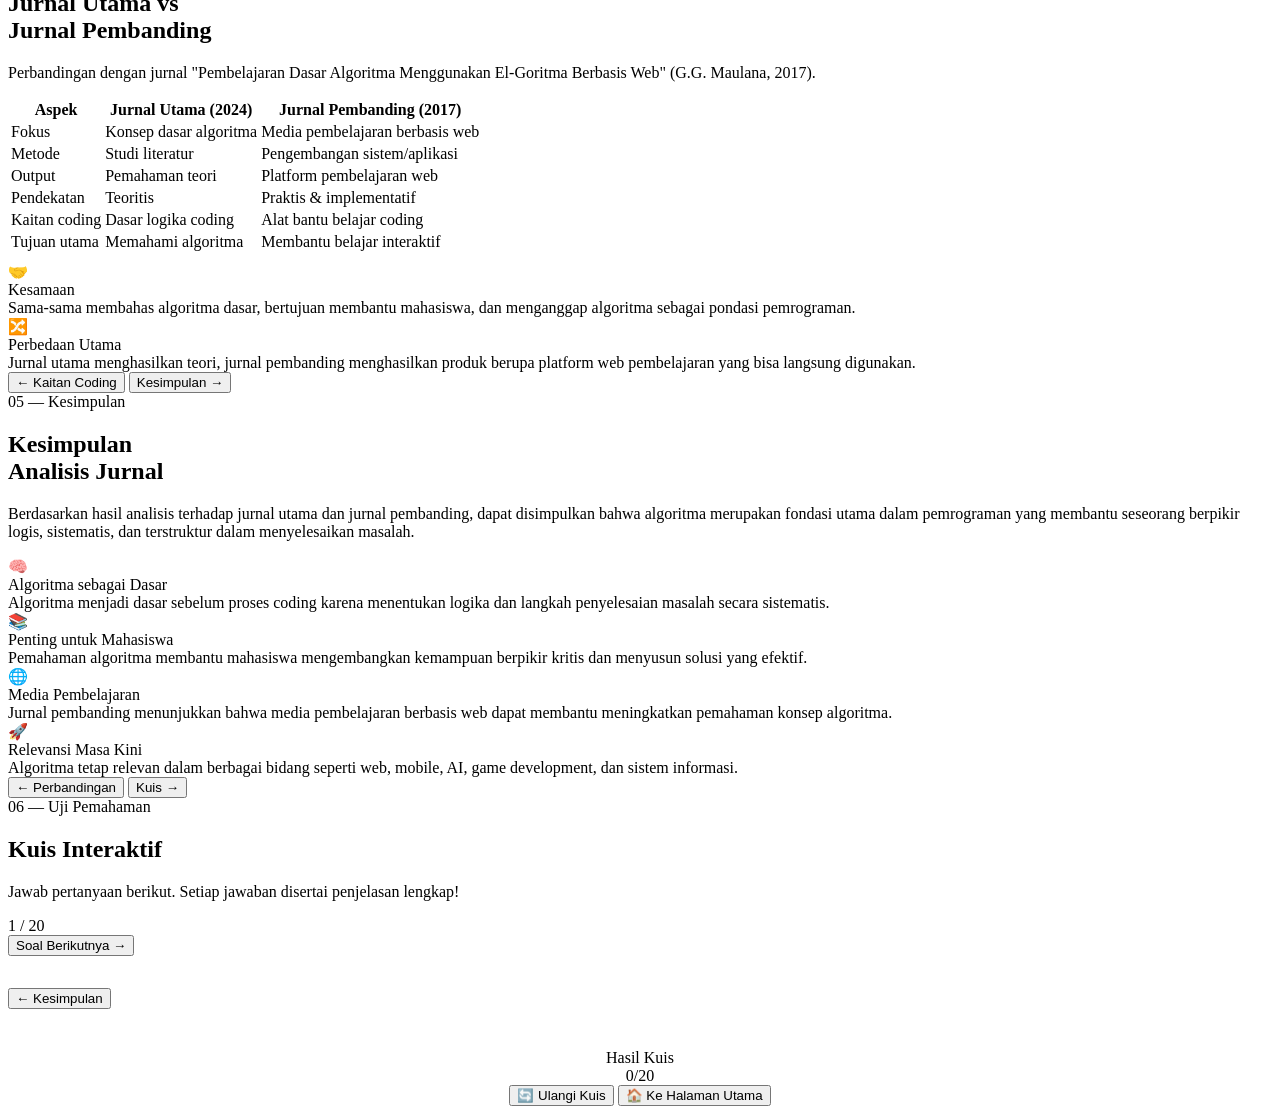
==== commit c2bd045f: "Update index.html" ====
--- a/index.html
+++ b/index.html
@@ -5,241 +5,7 @@
 <meta name="viewport" content="width=device-width, initial-scale=1.0"/>
 <title>Kuis Analisis Jurnal — Algoritma Pemrograman</title>
 <link href="https://fonts.googleapis.com/css2?family=Syne:wght@400;600;700;800&family=DM+Sans:ital,wght@0,300;0,400;0,500;1,300&display=swap" rel="stylesheet"/>
-<style>
-  :root {
-    --bg: #0d0a1a;
-    --surface: #160f2b;
-    --card: #1e1535;
-    --border: rgba(255,255,255,0.08);
-    --purple: #a855f7;
-    --pink: #ec4899;
-    --teal: #2dd4bf;
-    --yellow: #fbbf24;
-    --green: #4ade80;
-    --red: #f87171;
-    --text: #f1f0f5;
-    --muted: #9b8fc0;
-    --accent-glow: rgba(168,85,247,0.25);
-  }
-  * { margin:0; padding:0; box-sizing:border-box; }
-  html { scroll-behavior: smooth; }
-  body { background: var(--bg); color: var(--text); font-family: 'DM Sans', sans-serif; min-height: 100vh; overflow-x: hidden; }
-
-  /* NOISE TEXTURE */
-  body::before {
-    content:''; position:fixed; inset:0; z-index:0; pointer-events:none;
-    background-image: url("data:image/svg+xml,%3Csvg viewBox='0 0 200 200' xmlns='http://www.w3.org/2000/svg'%3E%3Cfilter id='n'%3E%3CfeTurbulence type='fractalNoise' baseFrequency='0.9' numOctaves='4' stitchTiles='stitch'/%3E%3C/filter%3E%3Crect width='100%25' height='100%25' filter='url(%23n)' opacity='0.04'/%3E%3C/svg%3E");
-    opacity: 0.5;
-  }
-
-  /* GLOW BLOB */
-  .blob { position:fixed; border-radius:50%; filter:blur(80px); pointer-events:none; z-index:0; }
-  .blob-1 { width:500px; height:500px; background:rgba(168,85,247,0.12); top:-100px; right:-100px; }
-  .blob-2 { width:400px; height:400px; background:rgba(236,72,153,0.08); bottom:-80px; left:-80px; }
-
-  /* LAYOUT */
-  .wrapper { position:relative; z-index:1; max-width:860px; margin:0 auto; padding:0 20px 60px; }
-
-  /* HERO / COVER SLIDE */
-  #slide-cover {
-    min-height: 100vh; display:flex; flex-direction:column; justify-content:center; align-items:center; text-align:center; padding:60px 20px;
-  }
-  .badge {
-    display:inline-flex; align-items:center; gap:8px;
-    background: rgba(168,85,247,0.15); border:1px solid rgba(168,85,247,0.3);
-    border-radius:99px; padding:6px 18px; font-size:12px; font-family:'Syne',sans-serif;
-    color: var(--purple); letter-spacing:.08em; text-transform:uppercase; margin-bottom:28px;
-    animation: fadeSlideUp .6s ease both;
-  }
-  h1.hero-title {
-    font-family:'Syne',sans-serif; font-weight:800; font-size:clamp(36px,7vw,68px);
-    line-height:1.08; letter-spacing:-.02em;
-    background: linear-gradient(135deg, #fff 30%, #a855f7 70%, #ec4899 100%);
-    -webkit-background-clip:text; -webkit-text-fill-color:transparent;
-    animation: fadeSlideUp .7s .1s ease both;
-  }
-  .hero-sub {
-    font-size:16px; color:var(--muted); max-width:520px; margin:20px auto 0; line-height:1.7;
-    animation: fadeSlideUp .7s .2s ease both;
-  }
-  .journal-info {
-    margin-top:36px; background:var(--surface); border:1px solid var(--border);
-    border-radius:16px; padding:24px 32px; text-align:left; max-width:560px; width:100%;
-    animation: fadeSlideUp .7s .3s ease both;
-  }
-  .journal-info .ji-row { display:flex; gap:12px; margin-bottom:8px; font-size:14px; }
-  .journal-info .ji-label { color:var(--muted); min-width:80px; flex-shrink:0; }
-  .journal-info .ji-val { color:var(--text); font-weight:500; }
-  .team-block {
-    margin-top:36px; animation: fadeSlideUp .7s .4s ease both;
-  }
-  .team-label { font-size:11px; letter-spacing:.1em; text-transform:uppercase; color:var(--muted); margin-bottom:12px; }
-  .team-members { display:flex; gap:12px; flex-wrap:wrap; justify-content:center; }
-  .member-chip {
-    background:var(--surface); border:1px solid var(--border); border-radius:99px;
-    padding:8px 18px; font-size:13px;
-  }
-  .member-chip span { color:var(--purple); font-weight:600; }
-  .start-btn {
-    margin-top:44px; background: linear-gradient(135deg, var(--purple), var(--pink));
-    border:none; border-radius:99px; color:#fff; font-family:'Syne',sans-serif;
-    font-size:16px; font-weight:700; padding:16px 48px; cursor:pointer;
-    transition: transform .2s, box-shadow .2s; letter-spacing:.02em;
-    animation: fadeSlideUp .7s .5s ease both;
-    box-shadow: 0 0 40px rgba(168,85,247,0.35);
-  }
-  .start-btn:hover { transform:scale(1.04); box-shadow:0 0 60px rgba(168,85,247,0.5); }
-
-  /* SECTIONS */
-  .slide { display:none; padding: 60px 0 0; }
-  .slide.active { display:block; animation: fadeSlideUp .5s ease both; }
-
-  .section-tag {
-    display:inline-block; font-size:11px; letter-spacing:.1em; text-transform:uppercase;
-    color:var(--purple); font-family:'Syne',sans-serif; font-weight:600; margin-bottom:12px;
-  }
-  .section-title {
-    font-family:'Syne',sans-serif; font-size:clamp(26px,5vw,42px); font-weight:800;
-    line-height:1.15; margin-bottom:8px;
-  }
-  .section-desc { color:var(--muted); font-size:15px; line-height:1.7; max-width:600px; margin-bottom:40px; }
-
-  /* INFO CARDS */
-  .info-grid { display:grid; grid-template-columns:repeat(auto-fit,minmax(240px,1fr)); gap:16px; margin-bottom:32px; }
-  .info-card {
-    background:var(--card); border:1px solid var(--border); border-radius:16px; padding:24px;
-    position:relative; overflow:hidden;
-  }
-  .info-card::before {
-    content:''; position:absolute; top:0; left:0; right:0; height:2px;
-    background: linear-gradient(90deg, var(--purple), var(--pink));
-  }
-  .info-card .ic-icon { font-size:28px; margin-bottom:12px; }
-  .info-card .ic-title { font-family:'Syne',sans-serif; font-size:15px; font-weight:700; margin-bottom:8px; }
-  .info-card .ic-text { font-size:14px; color:var(--muted); line-height:1.65; }
-
-  /* COMPARE TABLE */
-  .compare-wrap { overflow-x:auto; margin-bottom:32px; }
-  table.compare {
-    width:100%; border-collapse:collapse; font-size:14px;
-  }
-  table.compare th {
-    background:var(--card); padding:14px 18px; text-align:left;
-    font-family:'Syne',sans-serif; font-weight:700; font-size:13px; letter-spacing:.04em;
-    border-bottom:1px solid var(--border);
-  }
-  table.compare th:first-child { border-radius:12px 0 0 0; }
-  table.compare th:last-child { border-radius:0 12px 0 0; }
-  table.compare td { padding:12px 18px; border-bottom:1px solid var(--border); color:var(--muted); }
-  table.compare td:first-child { color:var(--text); font-weight:500; }
-  table.compare tr:hover td { background:rgba(255,255,255,0.03); }
-
-  /* QUIZ */
-  .quiz-progress-wrap { display:flex; align-items:center; gap:16px; margin-bottom:32px; }
-  .quiz-progress-bar { flex:1; height:4px; background:rgba(255,255,255,0.1); border-radius:99px; overflow:hidden; }
-  .quiz-progress-fill { height:100%; background:linear-gradient(90deg,var(--purple),var(--pink)); border-radius:99px; transition:width .4s ease; }
-  .quiz-count { font-size:13px; color:var(--muted); white-space:nowrap; font-family:'Syne',sans-serif; }
-
-  .qcard {
-    background:var(--card); border:1px solid var(--border); border-radius:20px; padding:32px;
-    margin-bottom:20px;
-  }
-  .qnum { font-size:12px; letter-spacing:.1em; text-transform:uppercase; color:var(--purple); font-family:'Syne',sans-serif; font-weight:600; margin-bottom:14px; }
-  .qtext { font-size:18px; font-weight:500; line-height:1.6; margin-bottom:28px; }
-  .opts { display:flex; flex-direction:column; gap:10px; }
-  .opt {
-    display:flex; align-items:center; gap:14px; background:rgba(255,255,255,0.04);
-    border:1.5px solid var(--border); border-radius:12px; padding:14px 18px;
-    cursor:pointer; transition: all .2s; font-size:15px;
-  }
-  .opt:hover:not(.disabled) { background:rgba(168,85,247,0.1); border-color:rgba(168,85,247,0.4); }
-  .opt.disabled { cursor:default; }
-  .opt.correct { background:rgba(74,222,128,0.1); border-color:var(--green); color:#fff; }
-  .opt.wrong { background:rgba(248,113,113,0.1); border-color:var(--red); }
-  .opt.reveal { background:rgba(74,222,128,0.08); border-color:var(--green); }
-  .opt-letter {
-    width:32px; height:32px; border-radius:8px; background:rgba(255,255,255,0.08);
-    display:flex; align-items:center; justify-content:center;
-    font-family:'Syne',sans-serif; font-weight:700; font-size:13px; flex-shrink:0;
-    transition: background .2s;
-  }
-  .opt.correct .opt-letter { background:var(--green); color:#000; }
-  .opt.wrong .opt-letter { background:var(--red); color:#fff; }
-  .opt.reveal .opt-letter { background:var(--green); color:#000; }
-
-  /* EXPLANATION BOX */
-  .explanation {
-    display:none; margin-top:20px;
-    background:var(--surface); border-radius:14px; padding:20px 24px;
-    border-left:3px solid var(--purple);
-    animation: fadeSlideUp .4s ease both;
-  }
-  .explanation.show { display:block; }
-  .explanation.correct-exp { border-left-color: var(--green); }
-  .explanation.wrong-exp { border-left-color: var(--red); }
-  .exp-header { display:flex; align-items:center; gap:8px; font-family:'Syne',sans-serif; font-weight:700; font-size:14px; margin-bottom:8px; }
-  .exp-header.c { color:var(--green); }
-  .exp-header.w { color:var(--red); }
-  .exp-text { font-size:14px; color:var(--muted); line-height:1.7; }
-
-  .quiz-nav { display:flex; justify-content:flex-end; margin-top:20px; }
-  .next-btn {
-    background:linear-gradient(135deg,var(--purple),var(--pink)); border:none; border-radius:99px;
-    color:#fff; font-family:'Syne',sans-serif; font-weight:700; font-size:14px;
-    padding:12px 32px; cursor:pointer; transition: transform .2s, box-shadow .2s;
-    display:none;
-  }
-  .next-btn:hover { transform:scale(1.04); box-shadow:0 0 30px rgba(168,85,247,0.4); }
-
-  /* RESULT */
-  #slide-result { text-align:center; padding:80px 20px; }
-  .result-score { font-family:'Syne',sans-serif; font-size:90px; font-weight:800; line-height:1;
-    background:linear-gradient(135deg,var(--purple),var(--pink)); -webkit-background-clip:text; -webkit-text-fill-color:transparent; }
-  .result-label { font-size:16px; color:var(--muted); margin-top:8px; }
-  .result-msg { font-size:20px; font-family:'Syne',sans-serif; font-weight:700; margin-top:24px; }
-  .result-stars { font-size:48px; margin:16px 0; }
-  .result-actions { display:flex; gap:14px; justify-content:center; flex-wrap:wrap; margin-top:40px; }
-  .btn-outline {
-    background:transparent; border:1.5px solid var(--border); border-radius:99px; color:var(--text);
-    font-family:'Syne',sans-serif; font-size:14px; font-weight:600; padding:12px 28px; cursor:pointer; transition: border-color .2s, background .2s;
-  }
-  .btn-outline:hover { border-color:var(--purple); background:rgba(168,85,247,0.1); }
-  .btn-primary {
-    background:linear-gradient(135deg,var(--purple),var(--pink)); border:none; border-radius:99px;
-    color:#fff; font-family:'Syne',sans-serif; font-size:14px; font-weight:700; padding:12px 32px; cursor:pointer;
-    transition: transform .2s; box-shadow:0 0 30px rgba(168,85,247,0.3);
-  }
-  .btn-primary:hover { transform:scale(1.04); }
-
-  /* NAV DOTS */
-  .nav-dots { display:flex; gap:8px; justify-content:center; margin-top:48px; }
-  .dot { width:8px; height:8px; border-radius:99px; background:rgba(255,255,255,0.15); cursor:pointer; transition: all .3s; }
-  .dot.active { background:var(--purple); width:24px; }
-
-  /* ANIMATIONS */
-  @keyframes fadeSlideUp {
-    from { opacity:0; transform:translateY(20px); }
-    to { opacity:1; transform:translateY(0); }
-  }
-
-  /* PREV NEXT NAV */
-  .slide-nav { display:flex; justify-content:space-between; align-items:center; margin-top:56px; padding-top:24px; border-top:1px solid var(--border); }
-  .slide-nav-btn { background:transparent; border:1.5px solid var(--border); border-radius:99px; color:var(--muted); font-family:'Syne',sans-serif; font-size:13px; font-weight:600; padding:10px 22px; cursor:pointer; transition:all .2s; display:flex; align-items:center; gap:8px; }
-  .slide-nav-btn:hover { border-color:var(--purple); color:var(--purple); }
-  .slide-nav-btn:disabled { opacity:0.3; cursor:default; pointer-events:none; }
-
-  /* SUMMARY STAT */
-  .stat-row { display:flex; gap:16px; flex-wrap:wrap; margin-bottom:24px; }
-  .stat-box { flex:1; min-width:140px; background:var(--card); border:1px solid var(--border); border-radius:14px; padding:20px; text-align:center; }
-  .stat-num { font-family:'Syne',sans-serif; font-size:32px; font-weight:800; color:var(--purple); }
-  .stat-lbl { font-size:12px; color:var(--muted); margin-top:4px; }
-
-  @media(max-width:600px) {
-    .qtext { font-size:16px; }
-    .hero-sub { font-size:14px; }
-    table.compare th, table.compare td { font-size:12px; padding:10px 12px; }
-  }
-</style>
+<link rel="stylesheet" href="style.css">
 </head>
 <body>
 <div class="blob blob-1"></div>
@@ -247,7 +13,7 @@
 
 <div class="wrapper">
 
-  <!-- COVER -->
+  
   <section id="slide-cover">
     <div class="badge">📄 Presentasi Analisis Jurnal</div>
     <h1 class="hero-title">Dasar Algoritma<br/>Pemrograman</h1>
@@ -267,7 +33,6 @@
     <button class="start-btn" onclick="goToSlide(1)">Mulai Presentasi →</button>
   </section>
 
-  <!-- SLIDE 1: TUJUAN -->
   <section id="slide-1" class="slide">
     <div class="section-tag">01 — Tujuan Penelitian</div>
     <h2 class="section-title">Apa yang Ingin<br/>Dicapai Jurnal Ini?</h2>
@@ -300,7 +65,7 @@
     </div>
   </section>
 
-  <!-- SLIDE 2: METODE -->
+
   <section id="slide-2" class="slide">
     <div class="section-tag">02 — Metode Penelitian</div>
     <h2 class="section-title">Bagaimana Cara<br/>Penelitiannya?</h2>
@@ -333,7 +98,7 @@
     </div>
   </section>
 
-  <!-- SLIDE 3: KAITAN -->
+
   <section id="slide-3" class="slide">
     <div class="section-tag">03 — Kaitan dengan Pemrograman</div>
     <h2 class="section-title">Seberapa Penting<br/>untuk Programmer?</h2>
@@ -371,7 +136,7 @@
     </div>
   </section>
 
-  <!-- SLIDE 4: PERBANDINGAN -->
+
   <section id="slide-4" class="slide">
     <div class="section-tag">04 — Perbandingan Jurnal</div>
     <h2 class="section-title">Jurnal Utama vs<br/>Jurnal Pembanding</h2>
@@ -409,19 +174,73 @@
     </div>
     <div class="slide-nav">
       <button class="slide-nav-btn" onclick="goToSlide(3)">← Kaitan Coding</button>
-      <button class="slide-nav-btn" onclick="goToSlide(5)">Mulai Kuis →</button>
-    </div>
-  </section>
-
-  <!-- SLIDE 5: KUIS -->
+      <button class="slide-nav-btn" onclick="goToSlide(5)">Kesimpulan →</button>
+    </div>
+  </section>
+
   <section id="slide-5" class="slide">
-    <div class="section-tag">05 — Uji Pemahaman</div>
+  <div class="section-tag">05 — Kesimpulan</div>
+  <h2 class="section-title">Kesimpulan<br/>Analisis Jurnal</h2>
+
+  <p class="section-desc">
+    Berdasarkan hasil analisis terhadap jurnal utama dan jurnal pembanding,
+    dapat disimpulkan bahwa algoritma merupakan fondasi utama dalam
+    pemrograman yang membantu seseorang berpikir logis, sistematis,
+    dan terstruktur dalam menyelesaikan masalah.
+  </p>
+
+  <div class="info-grid">
+    <div class="info-card">
+      <div class="ic-icon">🧠</div>
+      <div class="ic-title">Algoritma sebagai Dasar</div>
+      <div class="ic-text">
+        Algoritma menjadi dasar sebelum proses coding karena menentukan
+        logika dan langkah penyelesaian masalah secara sistematis.
+      </div>
+    </div>
+
+    <div class="info-card">
+      <div class="ic-icon">📚</div>
+      <div class="ic-title">Penting untuk Mahasiswa</div>
+      <div class="ic-text">
+        Pemahaman algoritma membantu mahasiswa mengembangkan kemampuan
+        berpikir kritis dan menyusun solusi yang efektif.
+      </div>
+    </div>
+
+    <div class="info-card">
+      <div class="ic-icon">🌐</div>
+      <div class="ic-title">Media Pembelajaran</div>
+      <div class="ic-text">
+        Jurnal pembanding menunjukkan bahwa media pembelajaran berbasis
+        web dapat membantu meningkatkan pemahaman konsep algoritma.
+      </div>
+    </div>
+
+    <div class="info-card">
+      <div class="ic-icon">🚀</div>
+      <div class="ic-title">Relevansi Masa Kini</div>
+      <div class="ic-text">
+        Algoritma tetap relevan dalam berbagai bidang seperti web,
+        mobile, AI, game development, dan sistem informasi.
+      </div>
+    </div>
+  </div>
+
+  <div class="slide-nav">
+    <button class="slide-nav-btn" onclick="goToSlide(4)">← Perbandingan</button>
+    <button class="slide-nav-btn" onclick="goToSlide(6)">Kuis →</button>
+  </div>
+</section>
+
+  <section id="slide-6" class="slide">
+    <div class="section-tag">06 — Uji Pemahaman</div>
     <h2 class="section-title">Kuis Interaktif</h2>
     <p class="section-desc">Jawab pertanyaan berikut. Setiap jawaban disertai penjelasan lengkap!</p>
 
     <div class="quiz-progress-wrap">
       <div class="quiz-progress-bar"><div class="quiz-progress-fill" id="qProgressFill" style="width:10%"></div></div>
-      <div class="quiz-count" id="qCounter">1 / 10</div>
+      <div class="quiz-count" id="qCounter">1 / 20</div>
     </div>
 
     <div id="quizArea"></div>
@@ -431,16 +250,16 @@
     </div>
 
     <div class="slide-nav" style="margin-top:32px">
-      <button class="slide-nav-btn" onclick="goToSlide(4)">← Perbandingan</button>
-      <button class="slide-nav-btn" id="toResultBtn" style="display:none" onclick="goToSlide(6)">Lihat Hasil →</button>
-    </div>
-  </section>
-
-  <!-- SLIDE 6: RESULT -->
-  <section id="slide-6" class="slide" id="slide-result">
+      <button class="slide-nav-btn" onclick="goToSlide(5)">← Kesimpulan</button>
+      <button class="slide-nav-btn" id="toResultBtn" style="display:none" onclick="goToSlide(7)">Lihat Hasil →</button>
+    </div>
+  </section>
+
+
+  <section id="slide-7" class="slide" id="slide-result">
     <div style="text-align:center; padding:40px 0 0;">
       <div class="section-tag">Hasil Kuis</div>
-      <div class="result-score" id="finalScore">0/10</div>
+      <div class="result-score" id="finalScore">0/20</div>
       <div class="result-label" id="finalPct"></div>
       <div class="result-stars" id="finalStars"></div>
       <div class="result-msg" id="finalMsg"></div>
@@ -453,209 +272,9 @@
 
 </div>
 
-<!-- NAV DOTS -->
+
 <div class="nav-dots" id="navDots"></div>
 
-<script>
-const slides = ['slide-cover','slide-1','slide-2','slide-3','slide-4','slide-5','slide-6'];
-let currentSlide = 0;
-
-const dotLabels = ['Cover','Tujuan','Metode','Kaitan','Perbandingan','Kuis','Hasil'];
-const dotsEl = document.getElementById('navDots');
-slides.forEach((_, i) => {
-  const d = document.createElement('div');
-  d.className = 'dot' + (i===0?' active':'');
-  d.title = dotLabels[i];
-  d.onclick = () => goToSlide(i);
-  dotsEl.appendChild(d);
-});
-
-function goToSlide(idx) {
-  document.getElementById(slides[currentSlide]).classList.remove('active');
-  document.getElementById(slides[currentSlide]).style.display = '';
-  if(currentSlide === 0) document.getElementById('slide-cover').style.display = 'none';
-  
-  currentSlide = idx;
-  const allSections = document.querySelectorAll('section');
-  allSections.forEach(s => { s.style.display = 'none'; });
-  
-  const target = document.getElementById(slides[idx]);
-  target.style.display = idx===0 ? 'flex' : 'block';
-  if(idx !== 0) { target.classList.add('active'); }
-  else { target.style.flexDirection='column'; }
-  
-  document.querySelectorAll('.dot').forEach((d,i) => d.classList.toggle('active', i===idx));
-  window.scrollTo({top:0, behavior:'smooth'});
-  if(idx === 5) { qIndex = 0; score = 0; answered = false; setTimeout(renderQuestion, 0); }
-}
-
-// Init display
-(function(){
-  document.querySelectorAll('section').forEach(s => s.style.display='none');
-  document.getElementById('slide-cover').style.display='flex';
-  document.getElementById('slide-cover').style.flexDirection='column';
-})();
-
-// QUIZ DATA
-const questions = [
-  {
-    q: "Apa yang dimaksud dengan algoritma dalam pemrograman?",
-    opts: ["Bahasa pemrograman tingkat tinggi seperti Python", "Langkah-langkah logis yang disusun secara sistematis untuk menyelesaikan masalah", "Perangkat lunak untuk membuat aplikasi mobile", "Kumpulan kode program yang sudah siap digunakan"],
-    ans: 1,
-    exp_correct: "Tepat sekali! Algoritma adalah serangkaian langkah logis dan terstruktur yang dibuat untuk menyelesaikan suatu masalah. Ia bukan bahasa pemrograman, tapi lebih kepada 'resep' atau 'blueprint' yang kemudian akan diimplementasikan dalam bahasa pemrograman apapun.",
-    exp_wrong: "Perhatikan lagi. Algoritma bukan bahasa pemrograman atau perangkat lunak. Algoritma adalah langkah-langkah logis yang dirancang secara sistematis untuk menyelesaikan masalah — seperti resep masak sebelum memasak."
-  },
-  {
-    q: "Metode penelitian apa yang digunakan dalam jurnal 'Mengidentifikasi Dasar Algoritma Pemrograman'?",
-    opts: ["Eksperimen laboratorium dengan pengujian program", "Survei kepada mahasiswa IT", "Studi literatur / kajian pustaka", "Pengembangan aplikasi berbasis web"],
-    ans: 2,
-    exp_correct: "Benar! Jurnal ini menggunakan studi literatur (library research), yaitu mengumpulkan dan menganalisis data dari buku, jurnal ilmiah, artikel, dan referensi terkait — bukan eksperimen atau pembuatan aplikasi.",
-    exp_wrong: "Kurang tepat. Jurnal ini menggunakan metode studi literatur atau kajian pustaka, bukan eksperimen, survei, atau pengembangan aplikasi. Penulis mengumpulkan data dari berbagai sumber referensi tertulis."
-  },
-  {
-    q: "Manakah yang BUKAN termasuk bentuk penyajian algoritma yang dibahas dalam jurnal?",
-    opts: ["Pseudocode", "Flowchart / Diagram Alir", "Deskriptif (narasi)", "Source code langsung dalam bahasa Python"],
-    ans: 3,
-    exp_correct: "Tepat! Source code dalam bahasa Python bukan bentuk penyajian algoritma — itu adalah hasil implementasi algoritma. Tiga bentuk algoritma yang dibahas jurnal adalah: deskriptif (narasi), pseudocode, dan flowchart.",
-    exp_wrong: "Perlu diperhatikan. Tiga bentuk penyajian algoritma dalam jurnal adalah deskriptif, pseudocode, dan flowchart. Source code Python adalah implementasi program, bukan bentuk penyajian algoritma itu sendiri."
-  },
-  {
-    q: "Apa hubungan antara algoritma dan program komputer menurut jurnal?",
-    opts: ["Algoritma dan program komputer tidak ada kaitannya", "Program komputer dibuat sebelum algoritma dirancang", "Algoritma adalah rancangan logika yang diimplementasikan menjadi program", "Algoritma hanya digunakan dalam matematika, bukan pemrograman"],
-    ans: 2,
-    exp_correct: "Betul! Hubungannya jelas: algoritma = rancangan logika, coding = penerapan logika tersebut. Jurnal menegaskan bahwa 'program adalah implementasi algoritma ke dalam bahasa pemrograman.' Tanpa algoritma, program tidak memiliki arah.",
-    exp_wrong: "Kurang tepat. Menurut jurnal: algoritma adalah rancangan logika, dan program adalah implementasi dari algoritma tersebut. Jadi algoritma dibuat dulu, baru dikodekan menjadi program dalam bahasa pemrograman tertentu."
-  },
-  {
-    q: "Apa yang terjadi jika seorang programmer langsung coding tanpa memahami algoritma terlebih dahulu?",
-    opts: ["Program selesai lebih cepat dan efisien", "Logika program kacau, kode sulit dipelihara, dan debugging memakan waktu lama", "Kualitas program tidak terpengaruh", "Program justru menjadi lebih optimal"],
-    ans: 1,
-    exp_correct: "Tepat sekali! Ini adalah kesalahan umum mahasiswa IT — terlalu fokus pada syntax tapi lemah logika. Akibatnya: logika program kacau, sulit scaling, kode sulit dipelihara (maintainability rendah), dan proses debugging menjadi sangat lama.",
-    exp_wrong: "Perlu diingat. Langsung coding tanpa algoritma adalah kesalahan umum yang disebut jurnal. Hasilnya: logika berantakan, program sulit dikembangkan (scaling), kode sulit dipelihara, dan debugging memakan waktu sangat lama."
-  },
-  {
-    q: "Konsep apa yang dibahas dalam jurnal terkait pengukuran efisiensi algoritma?",
-    opts: ["Machine Learning dan Neural Network", "Big O Notation", "HTML dan CSS Framework", "Basis data relasional (SQL)"],
-    ans: 1,
-    exp_correct: "Benar! Big O Notation adalah cara mengukur dan membandingkan efisiensi algoritma berdasarkan jumlah operasi yang diperlukan seiring pertumbuhan data. Contoh: O(1) = konstan, O(n) = linear, O(n²) = kuadratik. Ini langsung dipakai programmer untuk menulis kode yang efisien.",
-    exp_wrong: "Jawaban yang benar adalah Big O Notation. Konsep ini digunakan untuk menganalisis efisiensi algoritma — seberapa cepat atau lambat sebuah algoritma bekerja ketika ukuran datanya bertambah besar."
-  },
-  {
-    q: "Apa strategi algoritma 'Divide and Conquer' dalam pemrograman?",
-    opts: ["Menggabungkan semua data dalam satu struktur besar lalu memproses sekaligus", "Memecah masalah besar menjadi sub-masalah kecil, menyelesaikannya, lalu menggabungkan hasilnya", "Menyimpan hasil perhitungan sebelumnya agar tidak dihitung ulang", "Mencari solusi secara acak hingga ditemukan yang paling optimal"],
-    ans: 1,
-    exp_correct: "Tepat! Divide and Conquer = Bagi dan Taklukkan. Strateginya: (1) Bagi masalah besar menjadi bagian-bagian kecil, (2) Selesaikan tiap bagian, (3) Gabungkan hasilnya. Contoh terkenal: algoritma Merge Sort dan Quick Sort menggunakan strategi ini.",
-    exp_wrong: "Kurang tepat. Divide and Conquer berarti membagi masalah besar menjadi sub-masalah yang lebih kecil, menyelesaikan masing-masing, lalu menggabungkan hasilnya. Bukan menyimpan hasil perhitungan (itu Dynamic Programming) atau mencari secara acak."
-  },
-  {
-    q: "Apa perbedaan utama antara jurnal utama dan jurnal pembanding (G.G. Maulana, 2017)?",
-    opts: ["Jurnal utama lebih praktis karena membuat aplikasi, jurnal pembanding lebih teoritis", "Jurnal utama fokus teori dasar algoritma, jurnal pembanding mengembangkan media pembelajaran berbasis web", "Kedua jurnal sama persis dalam metode dan outputnya", "Jurnal utama membahas database, jurnal pembanding membahas algoritma"],
-    ans: 1,
-    exp_correct: "Benar! Perbedaan utamanya ada di pendekatan dan output: Jurnal utama = teoritis, output berupa pemahaman konsep. Jurnal pembanding = praktis, output berupa platform web pembelajaran algoritma (El-Goritma) yang bisa langsung digunakan mahasiswa.",
-    exp_wrong: "Perhatikan kembali. Jurnal utama menggunakan studi literatur dan menghasilkan pemahaman teori. Sedangkan jurnal pembanding (G.G. Maulana) mengembangkan media pembelajaran interaktif berbasis web bernama El-Goritma."
-  },
-  {
-    q: "Domain pemrograman modern mana yang langsung berkaitan dengan konsep algoritma yang dibahas jurnal?",
-    opts: ["Hanya matematika murni dan fisika komputasi saja", "Web development, mobile app, AI, game, dan sistem informasi", "Hanya database dan jaringan komputer", "Hanya pengembangan sistem operasi"],
-    ans: 1,
-    exp_correct: "Tepat! Algoritma adalah fondasi universal. Konsep seperti flowchart, pseudocode, Big O, divide and conquer, dan dynamic programming semuanya digunakan langsung di web development, mobile app, AI/machine learning, game development, dan sistem informasi.",
-    exp_wrong: "Algoritma berlaku di semua domain pemrograman modern! Mulai dari web development (sorting, searching data), mobile app, AI/ML (optimization algorithms), game development (pathfinding), hingga sistem informasi — semuanya membutuhkan pemahaman algoritma."
-  },
-  {
-    q: "Mengapa jurnal menyebut algoritma sebagai 'pondasi utama' sebelum membuat program?",
-    opts: ["Karena algoritma adalah satu-satunya bahasa yang dipahami komputer", "Karena tanpa algoritma komputer tidak bisa dinyalakan", "Karena algoritma menentukan logika dan alur penyelesaian masalah secara sistematis sebelum proses coding", "Karena algoritma menggantikan seluruh fungsi bahasa pemrograman"],
-    ans: 2,
-    exp_correct: "Benar! Algoritma disebut pondasi karena ia menentukan CARA berpikir dan ALUR penyelesaian masalah sebelum dituangkan dalam kode. Seperti arsitek membuat blueprint sebelum membangun gedung — tanpa blueprint, bangunan bisa runtuh. Tanpa algoritma, program bisa tidak efisien atau bahkan salah logika.",
-    exp_wrong: "Algoritma disebut pondasi karena ia adalah cetak biru (blueprint) logika penyelesaian masalah yang harus dirancang sebelum coding dimulai. Bukan karena menggantikan bahasa pemrograman atau mengoperasikan hardware — tapi karena menentukan cara berpikir yang sistematis."
-  }
-];
-
-let qIndex = 0;
-let score = 0;
-let answered = false;
-
-function renderQuestion() {
-  const q = questions[qIndex];
-  const letters = ['A','B','C','D'];
-  const pct = ((qIndex+1)/questions.length)*100;
-  document.getElementById('qProgressFill').style.width = pct+'%';
-  document.getElementById('qCounter').textContent = (qIndex+1)+' / '+questions.length;
-
-  document.getElementById('quizArea').innerHTML = `
-    <div class="qcard">
-      <div class="qnum">Soal ${qIndex+1} dari ${questions.length}</div>
-      <div class="qtext">${q.q}</div>
-      <div class="opts" id="optsContainer">
-        ${q.opts.map((o,i)=>`
-          <div class="opt" id="opt-${i}" onclick="chooseAnswer(${i})">
-            <div class="opt-letter">${letters[i]}</div>
-            <span>${o}</span>
-          </div>
-        `).join('')}
-      </div>
-      <div class="explanation" id="explanation"></div>
-    </div>
-  `;
-  document.getElementById('nextQuizBtn').style.display = 'none';
-  document.getElementById('toResultBtn').style.display = 'none';
-  answered = false;
-}
-
-function chooseAnswer(idx) {
-  if(answered) return;
-  answered = true;
-  const q = questions[qIndex];
-  const opts = document.querySelectorAll('.opt');
-  opts.forEach(o => { o.classList.add('disabled'); o.onclick = null; });
-
-  const expEl = document.getElementById('explanation');
-  if(idx === q.ans) {
-    opts[idx].classList.add('correct');
-    score++;
-    expEl.className = 'explanation show correct-exp';
-    expEl.innerHTML = `<div class="exp-header c">✅ Jawaban Benar!</div><div class="exp-text">${q.exp_correct}</div>`;
-  } else {
-    opts[idx].classList.add('wrong');
-    opts[q.ans].classList.add('reveal');
-    expEl.className = 'explanation show wrong-exp';
-    expEl.innerHTML = `<div class="exp-header w">❌ Belum Tepat</div><div class="exp-text">${q.exp_wrong}</div>`;
-  }
-
-  const nextBtn = document.getElementById('nextQuizBtn');
-  if(qIndex < questions.length - 1) {
-    nextBtn.style.display = 'inline-block';
-  } else {
-    document.getElementById('toResultBtn').style.display = 'inline-block';
-    showFinalResult();
-  }
-}
-
-function nextQuestion() {
-  qIndex++;
-  renderQuestion();
-}
-
-function showFinalResult() {
-  const pct = Math.round((score/questions.length)*100);
-  document.getElementById('finalScore').textContent = score+'/'+questions.length;
-  document.getElementById('finalPct').textContent = 'Persentase benar: '+pct+'%';
-
-  let stars = '', msg = '';
-  if(pct >= 90) { stars='⭐⭐⭐⭐⭐'; msg='Luar biasa! Kamu benar-benar memahami materi algoritma pemrograman dengan sangat baik.'; }
-  else if(pct >= 70) { stars='⭐⭐⭐⭐'; msg='Bagus sekali! Pemahamanmu sudah kuat, tinggal sempurnakan beberapa konsep.'; }
-  else if(pct >= 50) { stars='⭐⭐⭐'; msg='Cukup baik! Tapi ada beberapa konsep yang perlu kamu pelajari ulang.'; }
-  else { stars='⭐⭐'; msg='Perlu belajar lebih giat lagi. Baca kembali jurnal dan coba ulangi kuis ini!'; }
-
-  document.getElementById('finalStars').textContent = stars;
-  document.getElementById('finalMsg').textContent = msg;
-}
-
-function restartQuiz() {
-  qIndex = 0; score = 0; answered = false;
-  goToSlide(5);
-}
-
-renderQuestion();
-</script>
+<script src="script.js"></script>
 </body>
 </html>
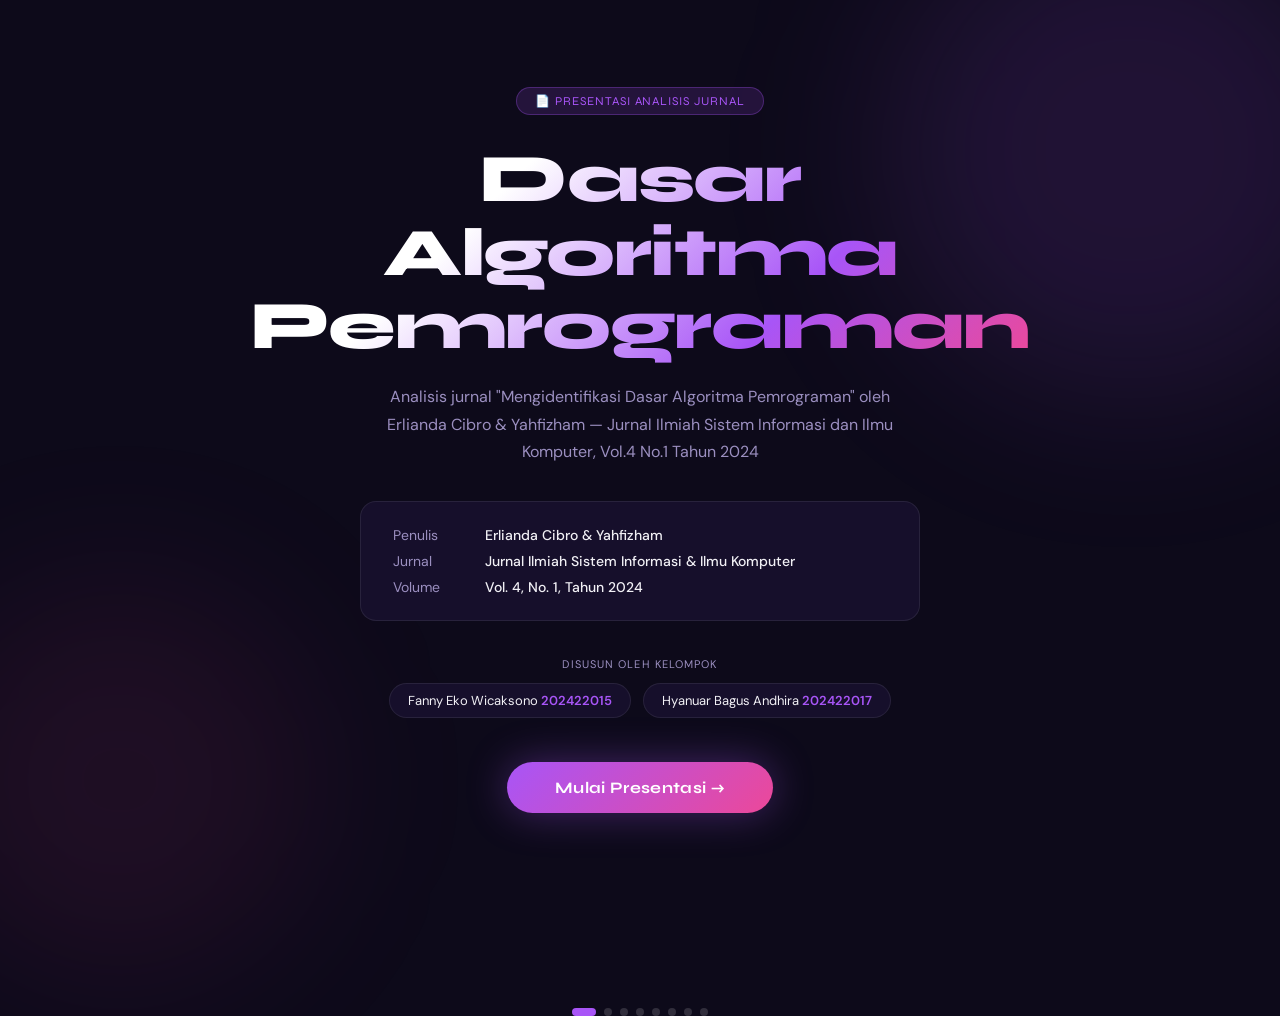
==== commit 7a6f324d: "Update index.html" ====
--- a/index.html
+++ b/index.html
@@ -142,23 +142,99 @@
     <h2 class="section-title">Jurnal Utama vs<br/>Jurnal Pembanding</h2>
     <p class="section-desc">Perbandingan dengan jurnal "Pembelajaran Dasar Algoritma Menggunakan El-Goritma Berbasis Web" (G.G. Maulana, 2017).</p>
     <div class="compare-wrap">
-      <table class="compare">
-        <thead>
-          <tr>
-            <th>Aspek</th>
-            <th style="color:var(--purple)">Jurnal Utama (2024)</th>
-            <th style="color:var(--teal)">Jurnal Pembanding (2017)</th>
-          </tr>
-        </thead>
-        <tbody>
-          <tr><td>Fokus</td><td>Konsep dasar algoritma</td><td>Media pembelajaran berbasis web</td></tr>
-          <tr><td>Metode</td><td>Studi literatur</td><td>Pengembangan sistem/aplikasi</td></tr>
-          <tr><td>Output</td><td>Pemahaman teori</td><td>Platform pembelajaran web</td></tr>
-          <tr><td>Pendekatan</td><td>Teoritis</td><td>Praktis & implementatif</td></tr>
-          <tr><td>Kaitan coding</td><td>Dasar logika coding</td><td>Alat bantu belajar coding</td></tr>
-          <tr><td>Tujuan utama</td><td>Memahami algoritma</td><td>Membantu belajar interaktif</td></tr>
-        </tbody>
-      </table>
+
+
+
+      <table class="custom-table">
+  <thead>
+    <tr>
+      <th>Aspek</th>
+      <th>Jurnal Utama (2024)</th>
+      <th>Jurnal Pembanding (2017)</th>
+    </tr>
+  </thead>
+  <tbody>
+    <tr class="clickable-row" data-target="desc-fokus">
+      <td>Fokus</td>
+      <td>Konsep dasar algoritma</td>
+      <td>Media pembelajaran berbasis web</td>
+    </tr>
+    <tr id="desc-fokus" class="detail-row hidden">
+      <td colspan="3">
+        <div class="detail-content">
+          <strong>Detail Analisis:</strong> Jurnal Utama (2024) mengidentifikasi pondasi dasar teori logika berpikir manusia yang dituangkan ke komputer[cite: 289, 316, 324]. Sebaliknya, Jurnal Pembanding (2017) merancang platform digital praktis ("El-Goritma") untuk memvisualisasikan materi tersebut secara dinamis[cite: 379, 531].
+        </div>
+      </td>
+    </tr>
+
+    <tr class="clickable-row" data-target="desc-metode">
+      <td>Metode</td>
+      <td>Studi literatur</td>
+      <td>Pengembangan sistem/aplikasi</td>
+    </tr>
+    <tr id="desc-metode" class="detail-row hidden">
+      <td colspan="3">
+        <div class="detail-content">
+          <strong>Detail Analisis:</strong> Jurnal Utama murni berbasis riset kepustakaan dengan menelaah data dari 13 jurnal ilmiah serta 2 buku teks terkait[cite: 286, 383]. Sementara Jurnal Pembanding (G.G. Maulana) mengaplikasikan metode rekayasa perangkat lunak untuk mendeploy sistem aplikasi pembelajaran berbasis web[cite: 379, 531].
+        </div>
+      </td>
+    </tr>
+
+    <tr class="clickable-row" data-target="desc-output">
+      <td>Output</td>
+      <td>Pemahaman teori</td>
+      <td>Platform pembelajaran web</td>
+    </tr>
+    <tr id="desc-output" class="detail-row hidden">
+      <td colspan="3">
+        <div class="detail-content">
+          <strong>Detail Analisis:</strong> Output Jurnal Utama berupa pemetaan komprehensif mengenai instruksi, notasi algoritma (Big O), pseudocode, hingga pemahaman simbol flowchart standar[cite: 284, 285, 395, 418]. Jurnal Pembanding menghasilkan produk nyata berupa situs web interaktif yang siap diakses sebagai instrumen belajar mengajar[cite: 379, 531].
+        </div>
+      </td>
+    </tr>
+
+    <tr class="clickable-row" data-target="desc-pendekatan">
+      <td>Pendekatan</td>
+      <td>Teoritis</td>
+      <td>Praktis & implementatif</td>
+    </tr>
+    <tr id="desc-pendekatan" class="detail-row hidden">
+      <td colspan="3">
+        <div class="detail-content">
+          <strong>Detail Analisis:</strong> Jurnal Utama bergerak secara konseptual akademis guna menanamkan cara berpikir metodis pada mahasiswa sebelum mulai menyentuh sintaksis bahasa komputer[cite: 324, 364, 365]. Jurnal Pembanding langsung masuk ke ranah implementasi teknis untuk menjawab kendala sulitnya mahasiswa dalam memvisualisasikan alur logika data[cite: 320, 531].
+        </div>
+      </td>
+    </tr>
+
+    <tr class="clickable-row" data-target="desc-kaitan">
+      <td>Kaitan coding</td>
+      <td>Dasar logika coding</td>
+      <td>Alat bantu belajar coding</td>
+    </tr>
+    <tr id="desc-kaitan" class="detail-row hidden">
+      <td colspan="3">
+        <div class="detail-content">
+          <strong>Detail Analisis:</strong> Kaitan coding pada Jurnal Utama memosisikan algoritma sebagai rancangan cetak biru (*blueprint*) wajib sebelum baris kode dieksekusi oleh *compiler*[cite: 479, 483, 523]. Pada Jurnal Pembanding, sistem web bertindak sebagai jembatan interaktif untuk meminimalkan *error* logika saat melatih kemampuan mengetik sintaks pemrograman nyata[cite: 320, 531].
+        </div>
+      </td>
+    </tr>
+
+    <tr class="clickable-row" data-target="desc-tujuan">
+      <td>Tujuan utama</td>
+      <td>Memahami algoritma</td>
+      <td>Membantu belajar interaktif</td>
+    </tr>
+    <tr id="desc-tujuan" class="detail-row hidden">
+      <td colspan="3">
+        <div class="detail-content">
+          <strong>Detail Analisis:</strong> Jurnal Utama bertujuan melatih penyelesaian masalah yang kompleks menjadi instruksi terstruktur, efisien, dan tidak boros sumber daya[cite: 335, 339]. Sedangkan Jurnal Pembanding bertujuan membangun lingkungan belajar mandiri yang aktif, menarik, serta mampu mendongkrak kreativitas mahasiswa lewat visualisasi sistem[cite: 299, 300, 382].
+        </div>
+      </td>
+    </tr>
+  </tbody>
+</table>
+
+      
     </div>
     <div class="info-grid" style="margin-top:8px">
       <div class="info-card">
--- a/style.css
+++ b/style.css
@@ -0,0 +1,233 @@
+
+:root {
+    --bg: #0d0a1a;
+    --surface: #160f2b;
+    --card: #1e1535;
+    --border: rgba(255,255,255,0.08);
+    --purple: #a855f7;
+    --pink: #ec4899;
+    --teal: #2dd4bf;
+    --yellow: #fbbf24;
+    --green: #4ade80;
+    --red: #f87171;
+    --text: #f1f0f5;
+    --muted: #9b8fc0;
+    --accent-glow: rgba(168,85,247,0.25);
+  }
+  * { margin:0; padding:0; box-sizing:border-box; }
+  html { scroll-behavior: smooth; }
+  body { background: var(--bg); color: var(--text); font-family: 'DM Sans', sans-serif; min-height: 100vh; overflow-x: hidden; }
+
+  \ body::before {
+    content:''; position:fixed; inset:0; z-index:0; pointer-events:none;
+    background-image: url("data:image/svg+xml,%3Csvg viewBox='0 0 200 200' xmlns='http://www.w3.org/2000/svg'%3E%3Cfilter id='n'%3E%3CfeTurbulence type='fractalNoise' baseFrequency='0.9' numOctaves='4' stitchTiles='stitch'/%3E%3C/filter%3E%3Crect width='100%25' height='100%25' filter='url(%23n)' opacity='0.04'/%3E%3C/svg%3E");
+    opacity: 0.5;
+  }
+
+ 
+  .blob { position:fixed; border-radius:50%; filter:blur(80px); pointer-events:none; z-index:0; }
+  .blob-1 { width:500px; height:500px; background:rgba(168,85,247,0.12); top:-100px; right:-100px; }
+  .blob-2 { width:400px; height:400px; background:rgba(236,72,153,0.08); bottom:-80px; left:-80px; }
+
+ 
+  .wrapper { position:relative; z-index:1; max-width:860px; margin:0 auto; padding:0 20px 60px; }
+
+  
+  #slide-cover {
+    min-height: 100vh; display:flex; flex-direction:column; justify-content:center; align-items:center; text-align:center; padding:60px 20px;
+  }
+  .badge {
+    display:inline-flex; align-items:center; gap:8px;
+    background: rgba(168,85,247,0.15); border:1px solid rgba(168,85,247,0.3);
+    border-radius:99px; padding:6px 18px; font-size:12px; font-family:'Syne',sans-serif;
+    color: var(--purple); letter-spacing:.08em; text-transform:uppercase; margin-bottom:28px;
+    animation: fadeSlideUp .6s ease both;
+  }
+  h1.hero-title {
+    font-family:'Syne',sans-serif; font-weight:800; font-size:clamp(36px,7vw,68px);
+    line-height:1.08; letter-spacing:-.02em;
+    background: linear-gradient(135deg, #fff 30%, #a855f7 70%, #ec4899 100%);
+    -webkit-background-clip:text; -webkit-text-fill-color:transparent;
+    animation: fadeSlideUp .7s .1s ease both;
+  }
+  .hero-sub {
+    font-size:16px; color:var(--muted); max-width:520px; margin:20px auto 0; line-height:1.7;
+    animation: fadeSlideUp .7s .2s ease both;
+  }
+  .journal-info {
+    margin-top:36px; background:var(--surface); border:1px solid var(--border);
+    border-radius:16px; padding:24px 32px; text-align:left; max-width:560px; width:100%;
+    animation: fadeSlideUp .7s .3s ease both;
+  }
+  .journal-info .ji-row { display:flex; gap:12px; margin-bottom:8px; font-size:14px; }
+  .journal-info .ji-label { color:var(--muted); min-width:80px; flex-shrink:0; }
+  .journal-info .ji-val { color:var(--text); font-weight:500; }
+  .team-block {
+    margin-top:36px; animation: fadeSlideUp .7s .4s ease both;
+  }
+  .team-label { font-size:11px; letter-spacing:.1em; text-transform:uppercase; color:var(--muted); margin-bottom:12px; }
+  .team-members { display:flex; gap:12px; flex-wrap:wrap; justify-content:center; }
+  .member-chip {
+    background:var(--surface); border:1px solid var(--border); border-radius:99px;
+    padding:8px 18px; font-size:13px;
+  }
+  .member-chip span { color:var(--purple); font-weight:600; }
+  .start-btn {
+    margin-top:44px; background: linear-gradient(135deg, var(--purple), var(--pink));
+    border:none; border-radius:99px; color:#fff; font-family:'Syne',sans-serif;
+    font-size:16px; font-weight:700; padding:16px 48px; cursor:pointer;
+    transition: transform .2s, box-shadow .2s; letter-spacing:.02em;
+    animation: fadeSlideUp .7s .5s ease both;
+    box-shadow: 0 0 40px rgba(168,85,247,0.35);
+  }
+  .start-btn:hover { transform:scale(1.04); box-shadow:0 0 60px rgba(168,85,247,0.5); }
+
+  
+  .slide { display:none; padding: 60px 0 0; }
+  .slide.active { display:block; animation: fadeSlideUp .5s ease both; }
+
+  .section-tag {
+    display:inline-block; font-size:11px; letter-spacing:.1em; text-transform:uppercase;
+    color:var(--purple); font-family:'Syne',sans-serif; font-weight:600; margin-bottom:12px;
+  }
+  .section-title {
+    font-family:'Syne',sans-serif; font-size:clamp(26px,5vw,42px); font-weight:800;
+    line-height:1.15; margin-bottom:8px;
+  }
+  .section-desc { color:var(--muted); font-size:15px; line-height:1.7; max-width:600px; margin-bottom:40px; }
+
+  
+  .info-grid { display:grid; grid-template-columns:repeat(auto-fit,minmax(240px,1fr)); gap:16px; margin-bottom:32px; }
+  .info-card {
+    background:var(--card); border:1px solid var(--border); border-radius:16px; padding:24px;
+    position:relative; overflow:hidden;
+  }
+  .info-card::before {
+    content:''; position:absolute; top:0; left:0; right:0; height:2px;
+    background: linear-gradient(90deg, var(--purple), var(--pink));
+  }
+  .info-card .ic-icon { font-size:28px; margin-bottom:12px; }
+  .info-card .ic-title { font-family:'Syne',sans-serif; font-size:15px; font-weight:700; margin-bottom:8px; }
+  .info-card .ic-text { font-size:14px; color:var(--muted); line-height:1.65; }
+
+  
+  .compare-wrap { overflow-x:auto; margin-bottom:32px; }
+  table.compare {
+    width:100%; border-collapse:collapse; font-size:14px;
+  }
+  table.compare th {
+    background:var(--card); padding:14px 18px; text-align:left;
+    font-family:'Syne',sans-serif; font-weight:700; font-size:13px; letter-spacing:.04em;
+    border-bottom:1px solid var(--border);
+  }
+  table.compare th:first-child { border-radius:12px 0 0 0; }
+  table.compare th:last-child { border-radius:0 12px 0 0; }
+  table.compare td { padding:12px 18px; border-bottom:1px solid var(--border); color:var(--muted); }
+  table.compare td:first-child { color:var(--text); font-weight:500; }
+  table.compare tr:hover td { background:rgba(255,255,255,0.03); }
+
+  
+  .quiz-progress-wrap { display:flex; align-items:center; gap:16px; margin-bottom:32px; }
+  .quiz-progress-bar { flex:1; height:4px; background:rgba(255,255,255,0.1); border-radius:99px; overflow:hidden; }
+  .quiz-progress-fill { height:100%; background:linear-gradient(90deg,var(--purple),var(--pink)); border-radius:99px; transition:width .4s ease; }
+  .quiz-count { font-size:13px; color:var(--muted); white-space:nowrap; font-family:'Syne',sans-serif; }
+
+  .qcard {
+    background:var(--card); border:1px solid var(--border); border-radius:20px; padding:32px;
+    margin-bottom:20px;
+  }
+  .qnum { font-size:12px; letter-spacing:.1em; text-transform:uppercase; color:var(--purple); font-family:'Syne',sans-serif; font-weight:600; margin-bottom:14px; }
+  .qtext { font-size:18px; font-weight:500; line-height:1.6; margin-bottom:28px; }
+  .opts { display:flex; flex-direction:column; gap:10px; }
+  .opt {
+    display:flex; align-items:center; gap:14px; background:rgba(255,255,255,0.04);
+    border:1.5px solid var(--border); border-radius:12px; padding:14px 18px;
+    cursor:pointer; transition: all .2s; font-size:15px;
+  }
+  .opt:hover:not(.disabled) { background:rgba(168,85,247,0.1); border-color:rgba(168,85,247,0.4); }
+  .opt.disabled { cursor:default; }
+  .opt.correct { background:rgba(74,222,128,0.1); border-color:var(--green); color:#fff; }
+  .opt.wrong { background:rgba(248,113,113,0.1); border-color:var(--red); }
+  .opt.reveal { background:rgba(74,222,128,0.08); border-color:var(--green); }
+  .opt-letter {
+    width:32px; height:32px; border-radius:8px; background:rgba(255,255,255,0.08);
+    display:flex; align-items:center; justify-content:center;
+    font-family:'Syne',sans-serif; font-weight:700; font-size:13px; flex-shrink:0;
+    transition: background .2s;
+  }
+  .opt.correct .opt-letter { background:var(--green); color:#000; }
+  .opt.wrong .opt-letter { background:var(--red); color:#fff; }
+  .opt.reveal .opt-letter { background:var(--green); color:#000; }
+
+ 
+  .explanation {
+    display:none; margin-top:20px;
+    background:var(--surface); border-radius:14px; padding:20px 24px;
+    border-left:3px solid var(--purple);
+    animation: fadeSlideUp .4s ease both;
+  }
+  .explanation.show { display:block; }
+  .explanation.correct-exp { border-left-color: var(--green); }
+  .explanation.wrong-exp { border-left-color: var(--red); }
+  .exp-header { display:flex; align-items:center; gap:8px; font-family:'Syne',sans-serif; font-weight:700; font-size:14px; margin-bottom:8px; }
+  .exp-header.c { color:var(--green); }
+  .exp-header.w { color:var(--red); }
+  .exp-text { font-size:14px; color:var(--muted); line-height:1.7; }
+
+  .quiz-nav { display:flex; justify-content:flex-end; margin-top:20px; }
+  .next-btn {
+    background:linear-gradient(135deg,var(--purple),var(--pink)); border:none; border-radius:99px;
+    color:#fff; font-family:'Syne',sans-serif; font-weight:700; font-size:14px;
+    padding:12px 32px; cursor:pointer; transition: transform .2s, box-shadow .2s;
+    display:none;
+  }
+  .next-btn:hover { transform:scale(1.04); box-shadow:0 0 30px rgba(168,85,247,0.4); }
+
+ 
+  #slide-result { text-align:center; padding:80px 20px; }
+  .result-score { font-family:'Syne',sans-serif; font-size:90px; font-weight:800; line-height:1;
+    background:linear-gradient(135deg,var(--purple),var(--pink)); -webkit-background-clip:text; -webkit-text-fill-color:transparent; }
+  .result-label { font-size:16px; color:var(--muted); margin-top:8px; }
+  .result-msg { font-size:20px; font-family:'Syne',sans-serif; font-weight:700; margin-top:24px; }
+  .result-stars { font-size:48px; margin:16px 0; }
+  .result-actions { display:flex; gap:14px; justify-content:center; flex-wrap:wrap; margin-top:40px; }
+  .btn-outline {
+    background:transparent; border:1.5px solid var(--border); border-radius:99px; color:var(--text);
+    font-family:'Syne',sans-serif; font-size:14px; font-weight:600; padding:12px 28px; cursor:pointer; transition: border-color .2s, background .2s;
+  }
+  .btn-outline:hover { border-color:var(--purple); background:rgba(168,85,247,0.1); }
+  .btn-primary {
+    background:linear-gradient(135deg,var(--purple),var(--pink)); border:none; border-radius:99px;
+    color:#fff; font-family:'Syne',sans-serif; font-size:14px; font-weight:700; padding:12px 32px; cursor:pointer;
+    transition: transform .2s; box-shadow:0 0 30px rgba(168,85,247,0.3);
+  }
+  .btn-primary:hover { transform:scale(1.04); }
+
+  
+  .nav-dots { display:flex; gap:8px; justify-content:center; margin-top:48px; }
+  .dot { width:8px; height:8px; border-radius:99px; background:rgba(255,255,255,0.15); cursor:pointer; transition: all .3s; }
+  .dot.active { background:var(--purple); width:24px; }
+
+ 
+  @keyframes fadeSlideUp {
+    from { opacity:0; transform:translateY(20px); }
+    to { opacity:1; transform:translateY(0); }
+  }
+
+ 
+  .slide-nav { display:flex; justify-content:space-between; align-items:center; margin-top:56px; padding-top:24px; border-top:1px solid var(--border); }
+  .slide-nav-btn { background:transparent; border:1.5px solid var(--border); border-radius:99px; color:var(--muted); font-family:'Syne',sans-serif; font-size:13px; font-weight:600; padding:10px 22px; cursor:pointer; transition:all .2s; display:flex; align-items:center; gap:8px; }
+  .slide-nav-btn:hover { border-color:var(--purple); color:var(--purple); }
+  .slide-nav-btn:disabled { opacity:0.3; cursor:default; pointer-events:none; }
+
+
+  .stat-row { display:flex; gap:16px; flex-wrap:wrap; margin-bottom:24px; }
+  .stat-box { flex:1; min-width:140px; background:var(--card); border:1px solid var(--border); border-radius:14px; padding:20px; text-align:center; }
+  .stat-num { font-family:'Syne',sans-serif; font-size:32px; font-weight:800; color:var(--purple); }
+  .stat-lbl { font-size:12px; color:var(--muted); margin-top:4px; }
+
+  @media(max-width:600px) {
+    .qtext { font-size:16px; }
+    .hero-sub { font-size:14px; }
+    table.compare th, table.compare td { font-size:12px; padding:10px 12px; }
+  }
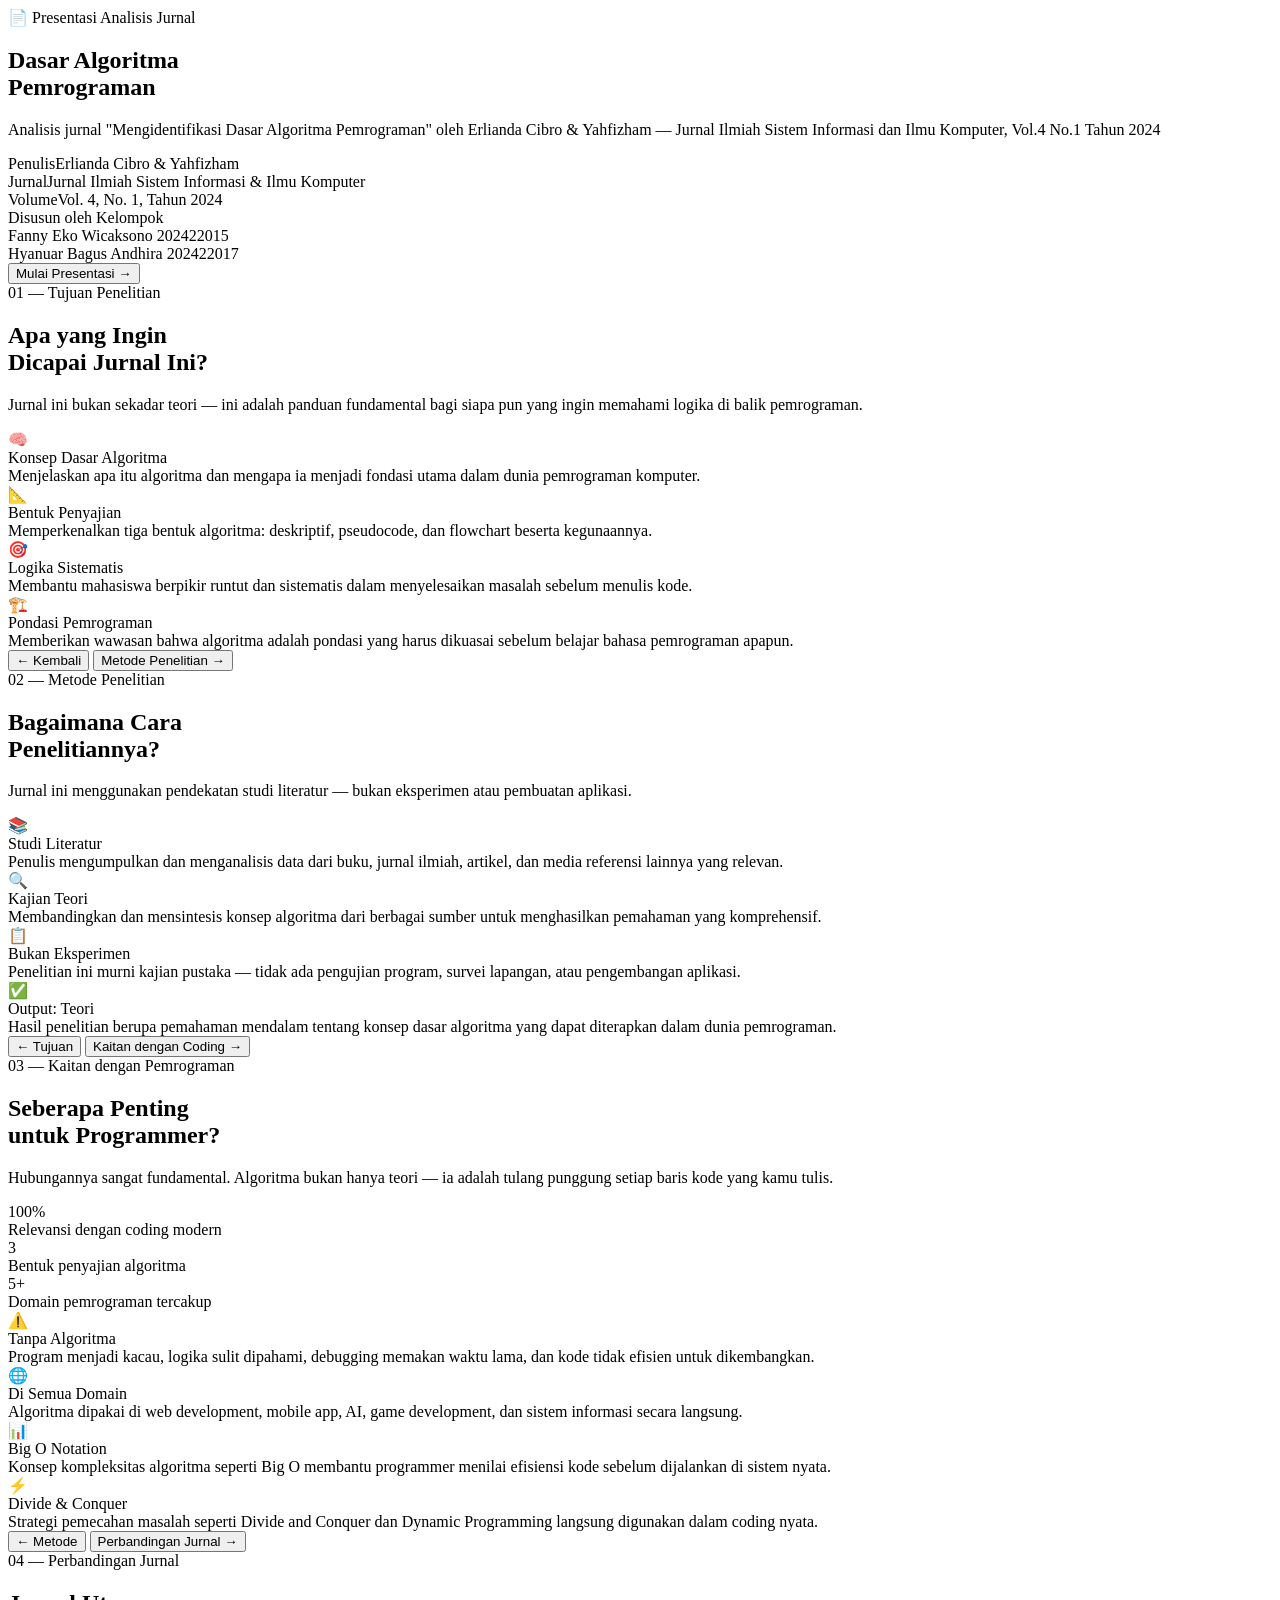
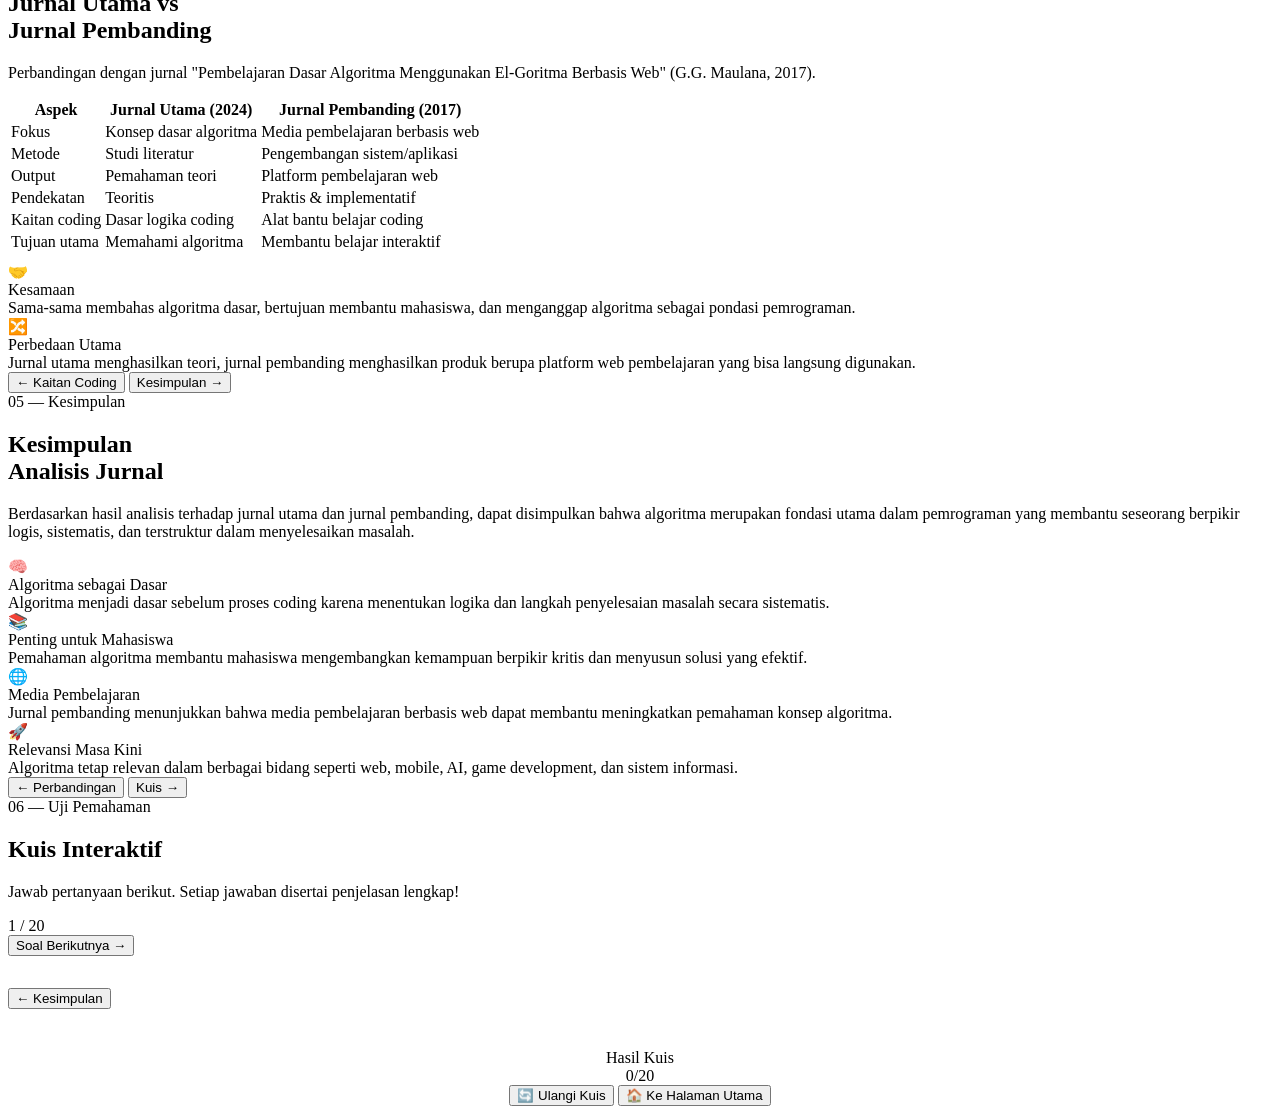
==== commit b1fcd14b: "Update index.html" ====
--- a/index.html
+++ b/index.html
@@ -142,99 +142,23 @@
     <h2 class="section-title">Jurnal Utama vs<br/>Jurnal Pembanding</h2>
     <p class="section-desc">Perbandingan dengan jurnal "Pembelajaran Dasar Algoritma Menggunakan El-Goritma Berbasis Web" (G.G. Maulana, 2017).</p>
     <div class="compare-wrap">
-
-
-
-      <table class="custom-table">
-  <thead>
-    <tr>
-      <th>Aspek</th>
-      <th>Jurnal Utama (2024)</th>
-      <th>Jurnal Pembanding (2017)</th>
-    </tr>
-  </thead>
-  <tbody>
-    <tr class="clickable-row" data-target="desc-fokus">
-      <td>Fokus</td>
-      <td>Konsep dasar algoritma</td>
-      <td>Media pembelajaran berbasis web</td>
-    </tr>
-    <tr id="desc-fokus" class="detail-row hidden">
-      <td colspan="3">
-        <div class="detail-content">
-          <strong>Detail Analisis:</strong> Jurnal Utama (2024) mengidentifikasi pondasi dasar teori logika berpikir manusia yang dituangkan ke komputer[cite: 289, 316, 324]. Sebaliknya, Jurnal Pembanding (2017) merancang platform digital praktis ("El-Goritma") untuk memvisualisasikan materi tersebut secara dinamis[cite: 379, 531].
-        </div>
-      </td>
-    </tr>
-
-    <tr class="clickable-row" data-target="desc-metode">
-      <td>Metode</td>
-      <td>Studi literatur</td>
-      <td>Pengembangan sistem/aplikasi</td>
-    </tr>
-    <tr id="desc-metode" class="detail-row hidden">
-      <td colspan="3">
-        <div class="detail-content">
-          <strong>Detail Analisis:</strong> Jurnal Utama murni berbasis riset kepustakaan dengan menelaah data dari 13 jurnal ilmiah serta 2 buku teks terkait[cite: 286, 383]. Sementara Jurnal Pembanding (G.G. Maulana) mengaplikasikan metode rekayasa perangkat lunak untuk mendeploy sistem aplikasi pembelajaran berbasis web[cite: 379, 531].
-        </div>
-      </td>
-    </tr>
-
-    <tr class="clickable-row" data-target="desc-output">
-      <td>Output</td>
-      <td>Pemahaman teori</td>
-      <td>Platform pembelajaran web</td>
-    </tr>
-    <tr id="desc-output" class="detail-row hidden">
-      <td colspan="3">
-        <div class="detail-content">
-          <strong>Detail Analisis:</strong> Output Jurnal Utama berupa pemetaan komprehensif mengenai instruksi, notasi algoritma (Big O), pseudocode, hingga pemahaman simbol flowchart standar[cite: 284, 285, 395, 418]. Jurnal Pembanding menghasilkan produk nyata berupa situs web interaktif yang siap diakses sebagai instrumen belajar mengajar[cite: 379, 531].
-        </div>
-      </td>
-    </tr>
-
-    <tr class="clickable-row" data-target="desc-pendekatan">
-      <td>Pendekatan</td>
-      <td>Teoritis</td>
-      <td>Praktis & implementatif</td>
-    </tr>
-    <tr id="desc-pendekatan" class="detail-row hidden">
-      <td colspan="3">
-        <div class="detail-content">
-          <strong>Detail Analisis:</strong> Jurnal Utama bergerak secara konseptual akademis guna menanamkan cara berpikir metodis pada mahasiswa sebelum mulai menyentuh sintaksis bahasa komputer[cite: 324, 364, 365]. Jurnal Pembanding langsung masuk ke ranah implementasi teknis untuk menjawab kendala sulitnya mahasiswa dalam memvisualisasikan alur logika data[cite: 320, 531].
-        </div>
-      </td>
-    </tr>
-
-    <tr class="clickable-row" data-target="desc-kaitan">
-      <td>Kaitan coding</td>
-      <td>Dasar logika coding</td>
-      <td>Alat bantu belajar coding</td>
-    </tr>
-    <tr id="desc-kaitan" class="detail-row hidden">
-      <td colspan="3">
-        <div class="detail-content">
-          <strong>Detail Analisis:</strong> Kaitan coding pada Jurnal Utama memosisikan algoritma sebagai rancangan cetak biru (*blueprint*) wajib sebelum baris kode dieksekusi oleh *compiler*[cite: 479, 483, 523]. Pada Jurnal Pembanding, sistem web bertindak sebagai jembatan interaktif untuk meminimalkan *error* logika saat melatih kemampuan mengetik sintaks pemrograman nyata[cite: 320, 531].
-        </div>
-      </td>
-    </tr>
-
-    <tr class="clickable-row" data-target="desc-tujuan">
-      <td>Tujuan utama</td>
-      <td>Memahami algoritma</td>
-      <td>Membantu belajar interaktif</td>
-    </tr>
-    <tr id="desc-tujuan" class="detail-row hidden">
-      <td colspan="3">
-        <div class="detail-content">
-          <strong>Detail Analisis:</strong> Jurnal Utama bertujuan melatih penyelesaian masalah yang kompleks menjadi instruksi terstruktur, efisien, dan tidak boros sumber daya[cite: 335, 339]. Sedangkan Jurnal Pembanding bertujuan membangun lingkungan belajar mandiri yang aktif, menarik, serta mampu mendongkrak kreativitas mahasiswa lewat visualisasi sistem[cite: 299, 300, 382].
-        </div>
-      </td>
-    </tr>
-  </tbody>
-</table>
-
-      
+      <table class="compare">
+        <thead>
+          <tr>
+            <th>Aspek</th>
+            <th style="color:var(--purple)">Jurnal Utama (2024)</th>
+            <th style="color:var(--teal)">Jurnal Pembanding (2017)</th>
+          </tr>
+        </thead>
+        <tbody>
+          <tr><td>Fokus</td><td>Konsep dasar algoritma</td><td>Media pembelajaran berbasis web</td></tr>
+          <tr><td>Metode</td><td>Studi literatur</td><td>Pengembangan sistem/aplikasi</td></tr>
+          <tr><td>Output</td><td>Pemahaman teori</td><td>Platform pembelajaran web</td></tr>
+          <tr><td>Pendekatan</td><td>Teoritis</td><td>Praktis & implementatif</td></tr>
+          <tr><td>Kaitan coding</td><td>Dasar logika coding</td><td>Alat bantu belajar coding</td></tr>
+          <tr><td>Tujuan utama</td><td>Memahami algoritma</td><td>Membantu belajar interaktif</td></tr>
+        </tbody>
+      </table>
     </div>
     <div class="info-grid" style="margin-top:8px">
       <div class="info-card">
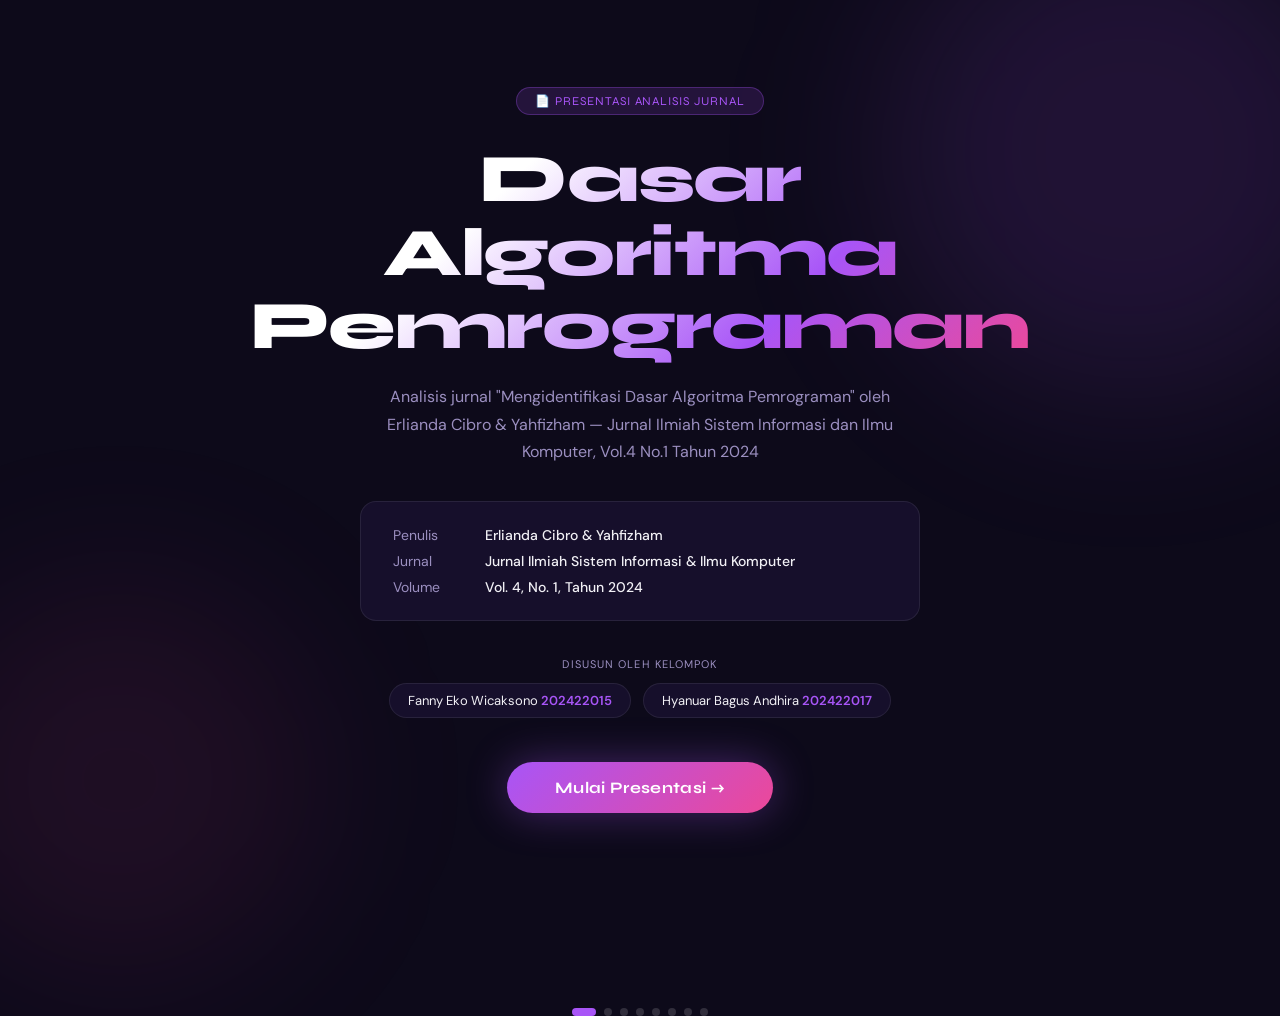
==== commit 2abe6cf8: "Update index.html" ====
--- a/index.html
+++ b/index.html
@@ -150,14 +150,38 @@
             <th style="color:var(--teal)">Jurnal Pembanding (2017)</th>
           </tr>
         </thead>
-        <tbody>
-          <tr><td>Fokus</td><td>Konsep dasar algoritma</td><td>Media pembelajaran berbasis web</td></tr>
-          <tr><td>Metode</td><td>Studi literatur</td><td>Pengembangan sistem/aplikasi</td></tr>
-          <tr><td>Output</td><td>Pemahaman teori</td><td>Platform pembelajaran web</td></tr>
-          <tr><td>Pendekatan</td><td>Teoritis</td><td>Praktis & implementatif</td></tr>
-          <tr><td>Kaitan coding</td><td>Dasar logika coding</td><td>Alat bantu belajar coding</td></tr>
-          <tr><td>Tujuan utama</td><td>Memahami algoritma</td><td>Membantu belajar interaktif</td></tr>
-        </tbody>
+<tbody>
+    <tr onclick="this.classList.toggle('active')">
+      <td>Fokus</td>
+      <td>Konsep dasar algoritma</td>
+      <td>Media pembelajaran berbasis web</td>
+    </tr>
+    <tr onclick="this.classList.toggle('active')">
+      <td>Metode</td>
+      <td>Studi literatur</td>
+      <td>Pengembangan sistem/aplikasi</td>
+    </tr>
+    <tr onclick="this.classList.toggle('active')">
+      <td>Output</td>
+      <td>Pemahaman teori</td>
+      <td>Platform pembelajaran web</td>
+    </tr>
+    <tr onclick="this.classList.toggle('active')">
+      <td>Pendekatan</td>
+      <td>Teoritis</td>
+      <td>Praktis & implementatif</td>
+    </tr>
+    <tr onclick="this.classList.toggle('active')">
+      <td>Kaitan coding</td>
+      <td>Dasar logika coding</td>
+      <td>Alat bantu belajar coding</td>
+    </tr>
+    <tr onclick="this.classList.toggle('active')">
+      <td>Tujuan utama</td>
+      <td>Memahami algoritma</td>
+      <td>Membantu belajar interaktif</td>
+    </tr>
+  </tbody>
       </table>
     </div>
     <div class="info-grid" style="margin-top:8px">
--- a/style.css
+++ b/style.css
@@ -0,0 +1,233 @@
+
+:root {
+    --bg: #0d0a1a;
+    --surface: #160f2b;
+    --card: #1e1535;
+    --border: rgba(255,255,255,0.08);
+    --purple: #a855f7;
+    --pink: #ec4899;
+    --teal: #2dd4bf;
+    --yellow: #fbbf24;
+    --green: #4ade80;
+    --red: #f87171;
+    --text: #f1f0f5;
+    --muted: #9b8fc0;
+    --accent-glow: rgba(168,85,247,0.25);
+  }
+  * { margin:0; padding:0; box-sizing:border-box; }
+  html { scroll-behavior: smooth; }
+  body { background: var(--bg); color: var(--text); font-family: 'DM Sans', sans-serif; min-height: 100vh; overflow-x: hidden; }
+
+  \ body::before {
+    content:''; position:fixed; inset:0; z-index:0; pointer-events:none;
+    background-image: url("data:image/svg+xml,%3Csvg viewBox='0 0 200 200' xmlns='http://www.w3.org/2000/svg'%3E%3Cfilter id='n'%3E%3CfeTurbulence type='fractalNoise' baseFrequency='0.9' numOctaves='4' stitchTiles='stitch'/%3E%3C/filter%3E%3Crect width='100%25' height='100%25' filter='url(%23n)' opacity='0.04'/%3E%3C/svg%3E");
+    opacity: 0.5;
+  }
+
+ 
+  .blob { position:fixed; border-radius:50%; filter:blur(80px); pointer-events:none; z-index:0; }
+  .blob-1 { width:500px; height:500px; background:rgba(168,85,247,0.12); top:-100px; right:-100px; }
+  .blob-2 { width:400px; height:400px; background:rgba(236,72,153,0.08); bottom:-80px; left:-80px; }
+
+ 
+  .wrapper { position:relative; z-index:1; max-width:860px; margin:0 auto; padding:0 20px 60px; }
+
+  
+  #slide-cover {
+    min-height: 100vh; display:flex; flex-direction:column; justify-content:center; align-items:center; text-align:center; padding:60px 20px;
+  }
+  .badge {
+    display:inline-flex; align-items:center; gap:8px;
+    background: rgba(168,85,247,0.15); border:1px solid rgba(168,85,247,0.3);
+    border-radius:99px; padding:6px 18px; font-size:12px; font-family:'Syne',sans-serif;
+    color: var(--purple); letter-spacing:.08em; text-transform:uppercase; margin-bottom:28px;
+    animation: fadeSlideUp .6s ease both;
+  }
+  h1.hero-title {
+    font-family:'Syne',sans-serif; font-weight:800; font-size:clamp(36px,7vw,68px);
+    line-height:1.08; letter-spacing:-.02em;
+    background: linear-gradient(135deg, #fff 30%, #a855f7 70%, #ec4899 100%);
+    -webkit-background-clip:text; -webkit-text-fill-color:transparent;
+    animation: fadeSlideUp .7s .1s ease both;
+  }
+  .hero-sub {
+    font-size:16px; color:var(--muted); max-width:520px; margin:20px auto 0; line-height:1.7;
+    animation: fadeSlideUp .7s .2s ease both;
+  }
+  .journal-info {
+    margin-top:36px; background:var(--surface); border:1px solid var(--border);
+    border-radius:16px; padding:24px 32px; text-align:left; max-width:560px; width:100%;
+    animation: fadeSlideUp .7s .3s ease both;
+  }
+  .journal-info .ji-row { display:flex; gap:12px; margin-bottom:8px; font-size:14px; }
+  .journal-info .ji-label { color:var(--muted); min-width:80px; flex-shrink:0; }
+  .journal-info .ji-val { color:var(--text); font-weight:500; }
+  .team-block {
+    margin-top:36px; animation: fadeSlideUp .7s .4s ease both;
+  }
+  .team-label { font-size:11px; letter-spacing:.1em; text-transform:uppercase; color:var(--muted); margin-bottom:12px; }
+  .team-members { display:flex; gap:12px; flex-wrap:wrap; justify-content:center; }
+  .member-chip {
+    background:var(--surface); border:1px solid var(--border); border-radius:99px;
+    padding:8px 18px; font-size:13px;
+  }
+  .member-chip span { color:var(--purple); font-weight:600; }
+  .start-btn {
+    margin-top:44px; background: linear-gradient(135deg, var(--purple), var(--pink));
+    border:none; border-radius:99px; color:#fff; font-family:'Syne',sans-serif;
+    font-size:16px; font-weight:700; padding:16px 48px; cursor:pointer;
+    transition: transform .2s, box-shadow .2s; letter-spacing:.02em;
+    animation: fadeSlideUp .7s .5s ease both;
+    box-shadow: 0 0 40px rgba(168,85,247,0.35);
+  }
+  .start-btn:hover { transform:scale(1.04); box-shadow:0 0 60px rgba(168,85,247,0.5); }
+
+  
+  .slide { display:none; padding: 60px 0 0; }
+  .slide.active { display:block; animation: fadeSlideUp .5s ease both; }
+
+  .section-tag {
+    display:inline-block; font-size:11px; letter-spacing:.1em; text-transform:uppercase;
+    color:var(--purple); font-family:'Syne',sans-serif; font-weight:600; margin-bottom:12px;
+  }
+  .section-title {
+    font-family:'Syne',sans-serif; font-size:clamp(26px,5vw,42px); font-weight:800;
+    line-height:1.15; margin-bottom:8px;
+  }
+  .section-desc { color:var(--muted); font-size:15px; line-height:1.7; max-width:600px; margin-bottom:40px; }
+
+  
+  .info-grid { display:grid; grid-template-columns:repeat(auto-fit,minmax(240px,1fr)); gap:16px; margin-bottom:32px; }
+  .info-card {
+    background:var(--card); border:1px solid var(--border); border-radius:16px; padding:24px;
+    position:relative; overflow:hidden;
+  }
+  .info-card::before {
+    content:''; position:absolute; top:0; left:0; right:0; height:2px;
+    background: linear-gradient(90deg, var(--purple), var(--pink));
+  }
+  .info-card .ic-icon { font-size:28px; margin-bottom:12px; }
+  .info-card .ic-title { font-family:'Syne',sans-serif; font-size:15px; font-weight:700; margin-bottom:8px; }
+  .info-card .ic-text { font-size:14px; color:var(--muted); line-height:1.65; }
+
+  
+  .compare-wrap { overflow-x:auto; margin-bottom:32px; }
+  table.compare {
+    width:100%; border-collapse:collapse; font-size:14px;
+  }
+  table.compare th {
+    background:var(--card); padding:14px 18px; text-align:left;
+    font-family:'Syne',sans-serif; font-weight:700; font-size:13px; letter-spacing:.04em;
+    border-bottom:1px solid var(--border);
+  }
+  table.compare th:first-child { border-radius:12px 0 0 0; }
+  table.compare th:last-child { border-radius:0 12px 0 0; }
+  table.compare td { padding:12px 18px; border-bottom:1px solid var(--border); color:var(--muted); }
+  table.compare td:first-child { color:var(--text); font-weight:500; }
+  table.compare tr:hover td { background:rgba(255,255,255,0.03); }
+
+  
+  .quiz-progress-wrap { display:flex; align-items:center; gap:16px; margin-bottom:32px; }
+  .quiz-progress-bar { flex:1; height:4px; background:rgba(255,255,255,0.1); border-radius:99px; overflow:hidden; }
+  .quiz-progress-fill { height:100%; background:linear-gradient(90deg,var(--purple),var(--pink)); border-radius:99px; transition:width .4s ease; }
+  .quiz-count { font-size:13px; color:var(--muted); white-space:nowrap; font-family:'Syne',sans-serif; }
+
+  .qcard {
+    background:var(--card); border:1px solid var(--border); border-radius:20px; padding:32px;
+    margin-bottom:20px;
+  }
+  .qnum { font-size:12px; letter-spacing:.1em; text-transform:uppercase; color:var(--purple); font-family:'Syne',sans-serif; font-weight:600; margin-bottom:14px; }
+  .qtext { font-size:18px; font-weight:500; line-height:1.6; margin-bottom:28px; }
+  .opts { display:flex; flex-direction:column; gap:10px; }
+  .opt {
+    display:flex; align-items:center; gap:14px; background:rgba(255,255,255,0.04);
+    border:1.5px solid var(--border); border-radius:12px; padding:14px 18px;
+    cursor:pointer; transition: all .2s; font-size:15px;
+  }
+  .opt:hover:not(.disabled) { background:rgba(168,85,247,0.1); border-color:rgba(168,85,247,0.4); }
+  .opt.disabled { cursor:default; }
+  .opt.correct { background:rgba(74,222,128,0.1); border-color:var(--green); color:#fff; }
+  .opt.wrong { background:rgba(248,113,113,0.1); border-color:var(--red); }
+  .opt.reveal { background:rgba(74,222,128,0.08); border-color:var(--green); }
+  .opt-letter {
+    width:32px; height:32px; border-radius:8px; background:rgba(255,255,255,0.08);
+    display:flex; align-items:center; justify-content:center;
+    font-family:'Syne',sans-serif; font-weight:700; font-size:13px; flex-shrink:0;
+    transition: background .2s;
+  }
+  .opt.correct .opt-letter { background:var(--green); color:#000; }
+  .opt.wrong .opt-letter { background:var(--red); color:#fff; }
+  .opt.reveal .opt-letter { background:var(--green); color:#000; }
+
+ 
+  .explanation {
+    display:none; margin-top:20px;
+    background:var(--surface); border-radius:14px; padding:20px 24px;
+    border-left:3px solid var(--purple);
+    animation: fadeSlideUp .4s ease both;
+  }
+  .explanation.show { display:block; }
+  .explanation.correct-exp { border-left-color: var(--green); }
+  .explanation.wrong-exp { border-left-color: var(--red); }
+  .exp-header { display:flex; align-items:center; gap:8px; font-family:'Syne',sans-serif; font-weight:700; font-size:14px; margin-bottom:8px; }
+  .exp-header.c { color:var(--green); }
+  .exp-header.w { color:var(--red); }
+  .exp-text { font-size:14px; color:var(--muted); line-height:1.7; }
+
+  .quiz-nav { display:flex; justify-content:flex-end; margin-top:20px; }
+  .next-btn {
+    background:linear-gradient(135deg,var(--purple),var(--pink)); border:none; border-radius:99px;
+    color:#fff; font-family:'Syne',sans-serif; font-weight:700; font-size:14px;
+    padding:12px 32px; cursor:pointer; transition: transform .2s, box-shadow .2s;
+    display:none;
+  }
+  .next-btn:hover { transform:scale(1.04); box-shadow:0 0 30px rgba(168,85,247,0.4); }
+
+ 
+  #slide-result { text-align:center; padding:80px 20px; }
+  .result-score { font-family:'Syne',sans-serif; font-size:90px; font-weight:800; line-height:1;
+    background:linear-gradient(135deg,var(--purple),var(--pink)); -webkit-background-clip:text; -webkit-text-fill-color:transparent; }
+  .result-label { font-size:16px; color:var(--muted); margin-top:8px; }
+  .result-msg { font-size:20px; font-family:'Syne',sans-serif; font-weight:700; margin-top:24px; }
+  .result-stars { font-size:48px; margin:16px 0; }
+  .result-actions { display:flex; gap:14px; justify-content:center; flex-wrap:wrap; margin-top:40px; }
+  .btn-outline {
+    background:transparent; border:1.5px solid var(--border); border-radius:99px; color:var(--text);
+    font-family:'Syne',sans-serif; font-size:14px; font-weight:600; padding:12px 28px; cursor:pointer; transition: border-color .2s, background .2s;
+  }
+  .btn-outline:hover { border-color:var(--purple); background:rgba(168,85,247,0.1); }
+  .btn-primary {
+    background:linear-gradient(135deg,var(--purple),var(--pink)); border:none; border-radius:99px;
+    color:#fff; font-family:'Syne',sans-serif; font-size:14px; font-weight:700; padding:12px 32px; cursor:pointer;
+    transition: transform .2s; box-shadow:0 0 30px rgba(168,85,247,0.3);
+  }
+  .btn-primary:hover { transform:scale(1.04); }
+
+  
+  .nav-dots { display:flex; gap:8px; justify-content:center; margin-top:48px; }
+  .dot { width:8px; height:8px; border-radius:99px; background:rgba(255,255,255,0.15); cursor:pointer; transition: all .3s; }
+  .dot.active { background:var(--purple); width:24px; }
+
+ 
+  @keyframes fadeSlideUp {
+    from { opacity:0; transform:translateY(20px); }
+    to { opacity:1; transform:translateY(0); }
+  }
+
+ 
+  .slide-nav { display:flex; justify-content:space-between; align-items:center; margin-top:56px; padding-top:24px; border-top:1px solid var(--border); }
+  .slide-nav-btn { background:transparent; border:1.5px solid var(--border); border-radius:99px; color:var(--muted); font-family:'Syne',sans-serif; font-size:13px; font-weight:600; padding:10px 22px; cursor:pointer; transition:all .2s; display:flex; align-items:center; gap:8px; }
+  .slide-nav-btn:hover { border-color:var(--purple); color:var(--purple); }
+  .slide-nav-btn:disabled { opacity:0.3; cursor:default; pointer-events:none; }
+
+
+  .stat-row { display:flex; gap:16px; flex-wrap:wrap; margin-bottom:24px; }
+  .stat-box { flex:1; min-width:140px; background:var(--card); border:1px solid var(--border); border-radius:14px; padding:20px; text-align:center; }
+  .stat-num { font-family:'Syne',sans-serif; font-size:32px; font-weight:800; color:var(--purple); }
+  .stat-lbl { font-size:12px; color:var(--muted); margin-top:4px; }
+
+  @media(max-width:600px) {
+    .qtext { font-size:16px; }
+    .hero-sub { font-size:14px; }
+    table.compare th, table.compare td { font-size:12px; padding:10px 12px; }
+  }
